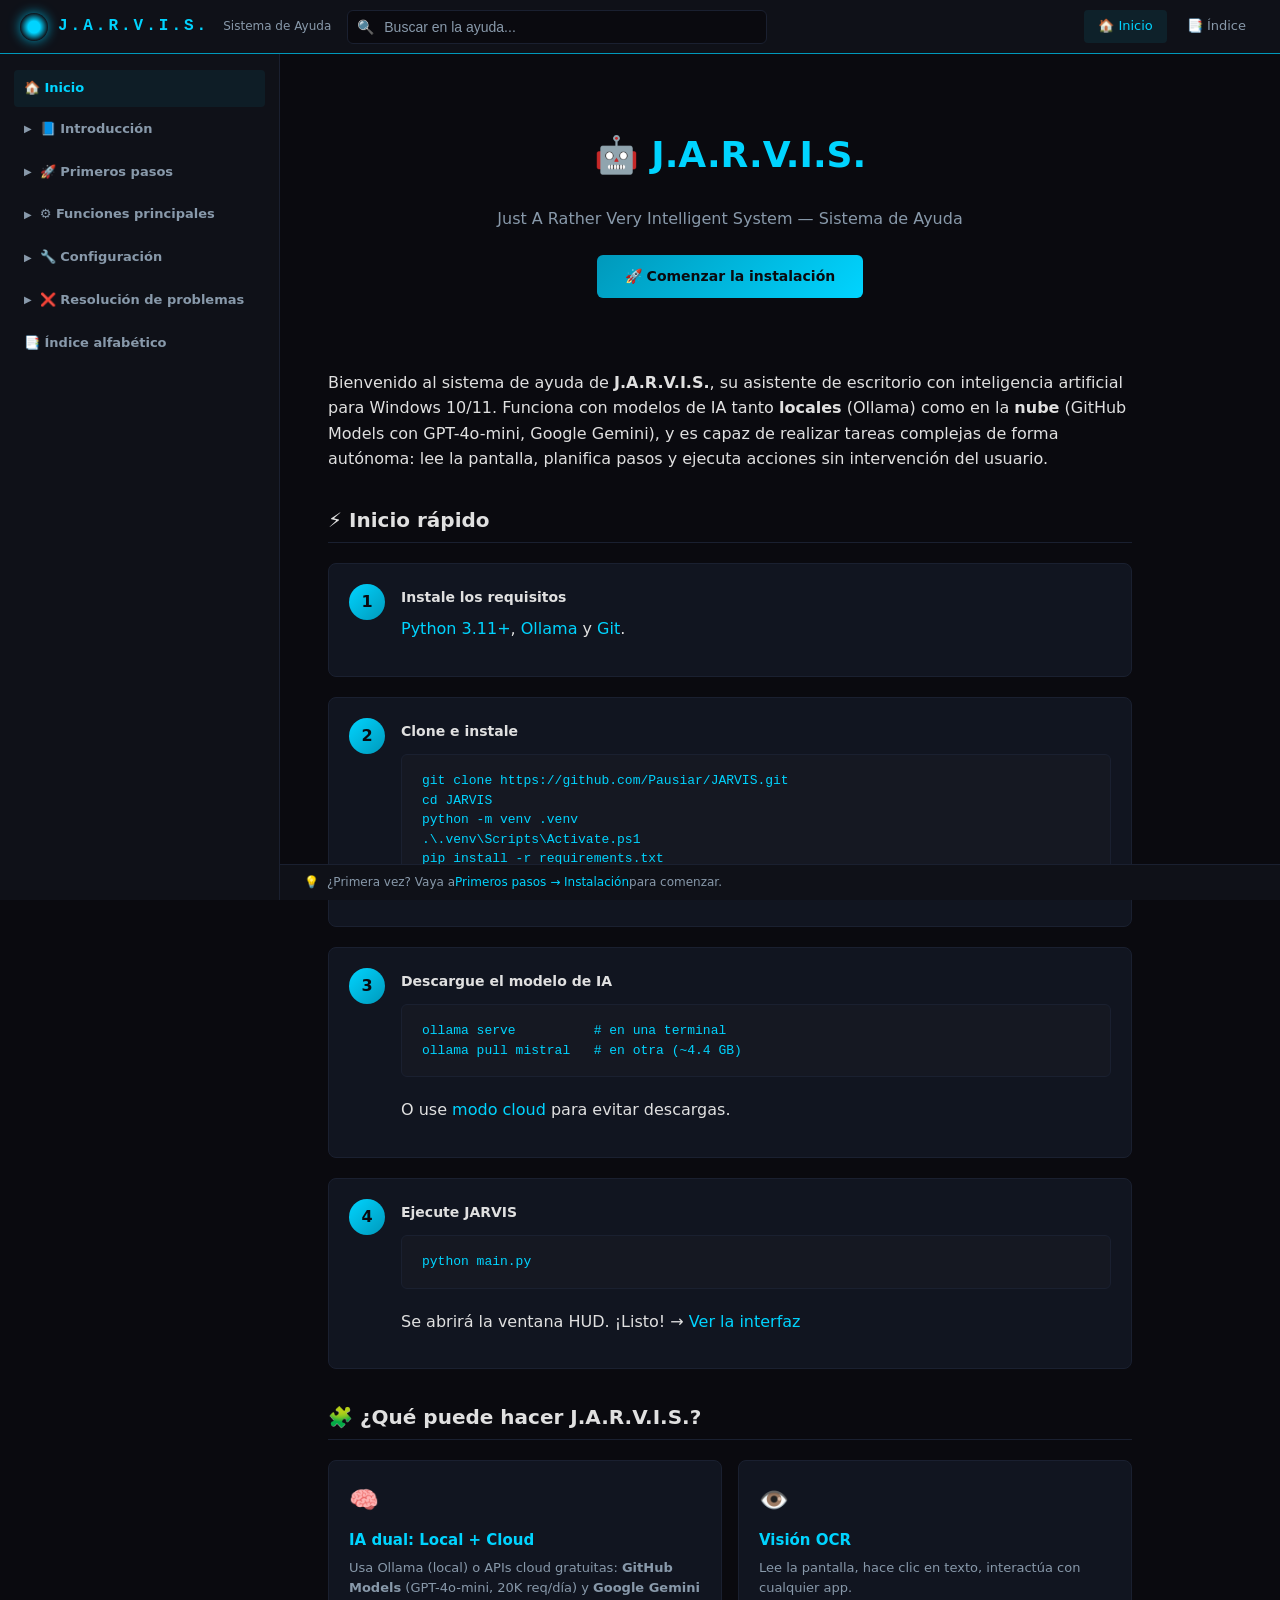
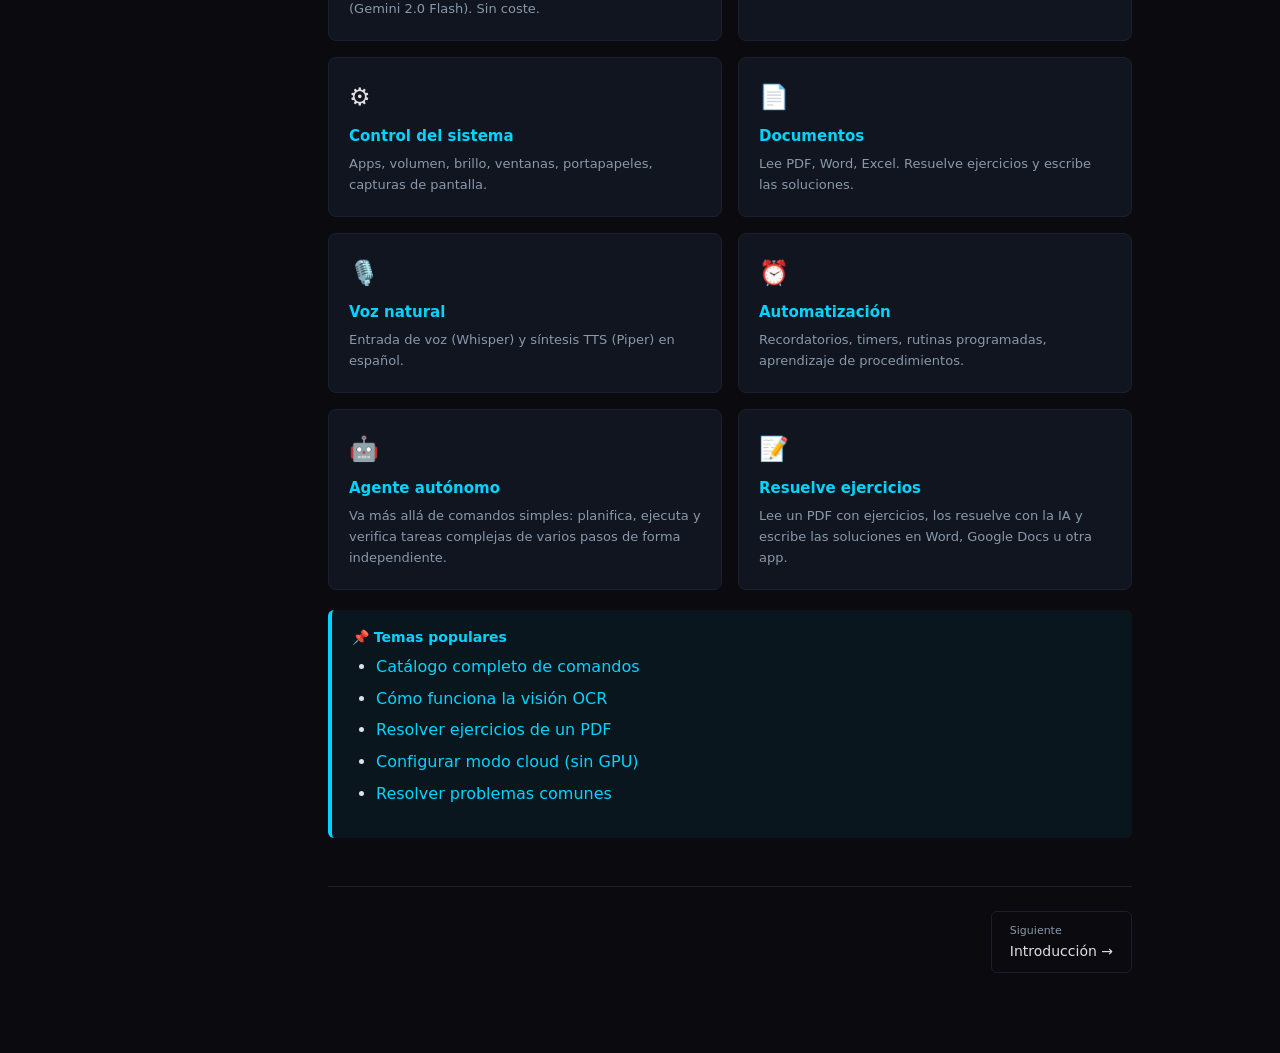
==== index.html @ 31fd1568 "Add files via upload" ====
<!DOCTYPE html>
<html lang="es">
<head>
  <meta charset="UTF-8">
  <meta name="viewport" content="width=device-width, initial-scale=1.0">
  <title>J.A.R.V.I.S. — Sistema de Ayuda</title>
  <link rel="stylesheet" href="style.css">
</head>
<body>

<!-- ═══ TOPBAR ═══ -->
<header class="topbar">
  <button class="hamburger" aria-label="Menú">☰</button>
  <div class="topbar-brand">
    <div class="logo"></div>
    <h1>J.A.R.V.I.S.</h1>
    <span>Sistema de Ayuda</span>
  </div>
  <div class="topbar-search">
    <span class="search-icon">🔍</span>
    <input type="text" id="searchInput" placeholder="Buscar en la ayuda..." autocomplete="off">
    <div id="searchResults" class="search-results"></div>
  </div>
  <nav class="topbar-nav">
    <a href="index.html" class="active">🏠 Inicio</a>
    <a href="indice.html">📑 Índice</a>
  </nav>
</header>

<!-- ═══ SIDEBAR ═══ -->
<aside class="sidebar">
  <a href="index.html" class="sidebar-link-direct current">🏠 Inicio</a>

  <div class="sidebar-section">
    <div class="sidebar-section-title"><span class="arrow">▶</span> 📘 Introducción</div>
    <ul class="sidebar-links">
      <li><a href="introduccion.html">¿Qué es J.A.R.V.I.S.?</a></li>
      <li><a href="introduccion.html#caracteristicas">Características</a></li>
      <li><a href="introduccion.html#requisitos">Requisitos del sistema</a></li>
    </ul>
  </div>

  <div class="sidebar-section">
    <div class="sidebar-section-title"><span class="arrow">▶</span> 🚀 Primeros pasos</div>
    <ul class="sidebar-links">
      <li><a href="instalacion.html">Instalación</a></li>
      <li><a href="interfaz.html">Primera ejecución</a></li>
      <li><a href="interfaz.html#configuracion-inicial">Configuración inicial</a></li>
    </ul>
  </div>

  <div class="sidebar-section">
    <div class="sidebar-section-title"><span class="arrow">▶</span> ⚙️ Funciones principales</div>
    <ul class="sidebar-links">
      <li><a href="comandos.html">Catálogo de comandos</a></li>
      <li><a href="comandos.html#sistema">Control del sistema</a></li>
      <li><a href="comandos.html#ventanas">Ventanas y pestañas</a></li>
      <li><a href="comandos.html#web">Navegación web</a></li>
      <li><a href="comandos.html#archivos">Gestión de archivos</a></li>
      <li><a href="comandos.html#documentos">Documentos</a></li>
      <li><a href="comandos.html#automatizacion">Automatización</a></li>
      <li><a href="comandos.html#multimedia">Multimedia</a></li>
      <li><a href="comandos.html#email">Email</a></li>
      <li><a href="ocr.html">Interacción visual (OCR)</a></li>
    </ul>
  </div>

  <div class="sidebar-section">
    <div class="sidebar-section-title"><span class="arrow">▶</span> 🔧 Configuración</div>
    <ul class="sidebar-links">
      <li><a href="configuracion.html">Archivo config.py</a></li>
      <li><a href="configuracion.html#modo">Modo local vs. cloud</a></li>
      <li><a href="configuracion.html#apikey">API Keys</a></li>
      <li><a href="configuracion.html#plugins">Plugins</a></li>
      <li><a href="configuracion.html#memoria">Memoria y aprendizaje</a></li>
    </ul>
  </div>

  <div class="sidebar-section">
    <div class="sidebar-section-title"><span class="arrow">▶</span> ❌ Resolución de problemas</div>
    <ul class="sidebar-links">
      <li><a href="problemas.html#ollama">Ollama no disponible</a></li>
      <li><a href="problemas.html#apps">No abre aplicaciones</a></li>
      <li><a href="problemas.html#voz">Voz y micrófono</a></li>
      <li><a href="problemas.html#ocr">OCR / Clic incorrecto</a></li>
      <li><a href="problemas.html#faq">Preguntas frecuentes</a></li>
    </ul>
  </div>

  <a href="indice.html" class="sidebar-link-direct">📑 Índice alfabético</a>
</aside>

<!-- ═══ MAIN CONTENT ═══ -->
<main class="main">

  <!-- Hero -->
  <div class="hero">
    <h1>🤖 J.A.R.V.I.S.</h1>
    <p class="subtitle">Just A Rather Very Intelligent System — Sistema de Ayuda</p>
    <a href="instalacion.html" class="cta-btn">🚀 Comenzar la instalación</a>
  </div>

  <!-- Intro -->
  <p>Bienvenido al sistema de ayuda de <strong>J.A.R.V.I.S.</strong>, su asistente de escritorio con inteligencia artificial para Windows 10/11. Funciona con modelos de IA tanto <strong>locales</strong> (Ollama) como en la <strong>nube</strong> (GitHub Models con GPT-4o-mini, Google Gemini), y es capaz de realizar tareas complejas de forma autónoma: lee la pantalla, planifica pasos y ejecuta acciones sin intervención del usuario.</p>

  <!-- Quick start -->
  <h2>⚡ Inicio rápido</h2>

  <div class="step">
    <div class="step-number">1</div>
    <div class="step-content">
      <h4>Instale los requisitos</h4>
      <p><a href="https://www.python.org/downloads/">Python 3.11+</a>, <a href="https://ollama.com/download">Ollama</a> y <a href="https://git-scm.com/download/win">Git</a>.</p>
    </div>
  </div>

  <div class="step">
    <div class="step-number">2</div>
    <div class="step-content">
      <h4>Clone e instale</h4>
      <pre><code>git clone https://github.com/Pausiar/JARVIS.git
cd JARVIS
python -m venv .venv
.\.venv\Scripts\Activate.ps1
pip install -r requirements.txt</code></pre>
    </div>
  </div>

  <div class="step">
    <div class="step-number">3</div>
    <div class="step-content">
      <h4>Descargue el modelo de IA</h4>
      <pre><code>ollama serve          # en una terminal
ollama pull mistral   # en otra (~4.4 GB)</code></pre>
      <p>O use <a href="configuracion.html#modo">modo cloud</a> para evitar descargas.</p>
    </div>
  </div>

  <div class="step">
    <div class="step-number">4</div>
    <div class="step-content">
      <h4>Ejecute JARVIS</h4>
      <pre><code>python main.py</code></pre>
      <p>Se abrirá la ventana HUD. ¡Listo! → <a href="interfaz.html">Ver la interfaz</a></p>
    </div>
  </div>

  <!-- Features -->
  <h2>🧩 ¿Qué puede hacer J.A.R.V.I.S.?</h2>

  <div class="feature-grid">
    <div class="feature-card">
      <div class="fc-icon">🧠</div>
      <div class="fc-title">IA dual: Local + Cloud</div>
      <div class="fc-desc">Usa Ollama (local) o APIs cloud gratuitas: <strong>GitHub Models</strong> (GPT-4o-mini, 20K req/día) y <strong>Google Gemini</strong> (Gemini 2.0 Flash). Sin coste.</div>
    </div>
    <div class="feature-card">
      <div class="fc-icon">👁️</div>
      <div class="fc-title">Visión OCR</div>
      <div class="fc-desc">Lee la pantalla, hace clic en texto, interactúa con cualquier app.</div>
    </div>
    <div class="feature-card">
      <div class="fc-icon">⚙️</div>
      <div class="fc-title">Control del sistema</div>
      <div class="fc-desc">Apps, volumen, brillo, ventanas, portapapeles, capturas de pantalla.</div>
    </div>
    <div class="feature-card">
      <div class="fc-icon">📄</div>
      <div class="fc-title">Documentos</div>
      <div class="fc-desc">Lee PDF, Word, Excel. Resuelve ejercicios y escribe las soluciones.</div>
    </div>
    <div class="feature-card">
      <div class="fc-icon">🎙️</div>
      <div class="fc-title">Voz natural</div>
      <div class="fc-desc">Entrada de voz (Whisper) y síntesis TTS (Piper) en español.</div>
    </div>
    <div class="feature-card">
      <div class="fc-icon">⏰</div>
      <div class="fc-title">Automatización</div>
      <div class="fc-desc">Recordatorios, timers, rutinas programadas, aprendizaje de procedimientos.</div>
    </div>
    <div class="feature-card">
      <div class="fc-icon">🤖</div>
      <div class="fc-title">Agente autónomo</div>
      <div class="fc-desc">Va más allá de comandos simples: planifica, ejecuta y verifica tareas complejas de varios pasos de forma independiente.</div>
    </div>
    <div class="feature-card">
      <div class="fc-icon">📝</div>
      <div class="fc-title">Resuelve ejercicios</div>
      <div class="fc-desc">Lee un PDF con ejercicios, los resuelve con la IA y escribe las soluciones en Word, Google Docs u otra app.</div>
    </div>
  </div>

  <div class="callout callout-info">
    <div class="callout-title">📌 Temas populares</div>
    <ul>
      <li><a href="comandos.html">Catálogo completo de comandos</a></li>
      <li><a href="ocr.html">Cómo funciona la visión OCR</a></li>
      <li><a href="comandos.html#documentos">Resolver ejercicios de un PDF</a></li>
      <li><a href="configuracion.html#modo">Configurar modo cloud (sin GPU)</a></li>
      <li><a href="problemas.html">Resolver problemas comunes</a></li>
    </ul>
  </div>

  <!-- Nav -->
  <div class="page-nav">
    <span></span>
    <a href="introduccion.html">
      <span><span class="nav-label">Siguiente</span><span class="nav-title">Introducción →</span></span>
    </a>
  </div>

</main>

<div class="tip-bar">
  <span class="tip-icon">💡</span>
  ¿Primera vez? Vaya a <a href="instalacion.html">Primeros pasos → Instalación</a> para comenzar.
</div>

<script src="script.js"></script>
</body>
</html>
---- style.css ----
/* ═══════════════════════════════════════════════════════════
   J.A.R.V.I.S. — Documentation Site Styles
   Tema Arc Reactor (cyan sobre fondo oscuro)
   ═══════════════════════════════════════════════════════════ */

/* ─── Variables ─────────────────────────────────────────── */
:root {
  --accent:       #00D4FF;
  --accent-dim:   #0099BB;
  --accent-glow:  #00E5FF;
  --bg-primary:   #0A0A0F;
  --bg-secondary: #0F1118;
  --bg-tertiary:  #151822;
  --bg-card:      #111520;
  --text-primary: #E0E0E0;
  --text-secondary: #8899AA;
  --text-accent:  #00D4FF;
  --error:        #FF4444;
  --warning:      #FFAA00;
  --success:      #44FF44;
  --border:       #1A2030;
  --sidebar-w:    280px;
  --topbar-h:     54px;
}

/* ─── Reset ─────────────────────────────────────────────── */
*, *::before, *::after { box-sizing: border-box; margin: 0; padding: 0; }

html { scroll-behavior: smooth; }

body {
  font-family: 'Segoe UI', 'Inter', system-ui, -apple-system, sans-serif;
  background: var(--bg-primary);
  color: var(--text-primary);
  line-height: 1.6;
  min-height: 100vh;
}

a { color: var(--accent); text-decoration: none; transition: color .2s; }
a:hover { color: var(--accent-glow); text-decoration: underline; }

/* ─── Topbar ────────────────────────────────────────────── */
.topbar {
  position: fixed;
  top: 0; left: 0; right: 0;
  height: var(--topbar-h);
  background: var(--bg-secondary);
  border-bottom: 1px solid var(--accent-dim);
  display: flex;
  align-items: center;
  padding: 0 20px;
  z-index: 100;
  gap: 16px;
}

.topbar-brand {
  display: flex;
  align-items: center;
  gap: 10px;
  white-space: nowrap;
}

.topbar-brand .logo {
  width: 28px; height: 28px;
  border-radius: 50%;
  background: radial-gradient(circle, var(--accent) 30%, transparent 70%);
  box-shadow: 0 0 12px var(--accent-dim);
  animation: pulse-glow 3s ease-in-out infinite;
}

@keyframes pulse-glow {
  0%, 100% { box-shadow: 0 0 8px var(--accent-dim); }
  50%      { box-shadow: 0 0 20px var(--accent); }
}

.topbar-brand h1 {
  font-family: 'JetBrains Mono', 'Cascadia Code', 'Consolas', monospace;
  font-size: 16px;
  color: var(--accent);
  letter-spacing: 3px;
  font-weight: 700;
}

.topbar-brand span {
  font-size: 12px;
  color: var(--text-secondary);
  margin-left: 4px;
  letter-spacing: 0;
}

/* Search */
.topbar-search {
  flex: 1;
  max-width: 420px;
  position: relative;
}

.topbar-search input {
  width: 100%;
  padding: 8px 14px 8px 36px;
  border: 1px solid var(--border);
  border-radius: 6px;
  background: var(--bg-primary);
  color: var(--text-primary);
  font-size: 14px;
  transition: border-color .2s;
}

.topbar-search input::placeholder { color: var(--text-secondary); }
.topbar-search input:focus { outline: none; border-color: var(--accent-dim); }

.topbar-search .search-icon {
  position: absolute;
  left: 10px; top: 50%;
  transform: translateY(-50%);
  color: var(--text-secondary);
  font-size: 14px;
  pointer-events: none;
}

.topbar-search .search-results {
  position: absolute;
  top: 100%;
  left: 0; right: 0;
  background: var(--bg-secondary);
  border: 1px solid var(--border);
  border-radius: 0 0 6px 6px;
  max-height: 320px;
  overflow-y: auto;
  display: none;
  z-index: 200;
}

.topbar-search .search-results.active { display: block; }

.topbar-search .search-result-item {
  padding: 10px 14px;
  border-bottom: 1px solid var(--border);
  cursor: pointer;
  transition: background .15s;
}

.topbar-search .search-result-item:hover { background: var(--bg-tertiary); }
.topbar-search .search-result-item .sr-title { color: var(--accent); font-weight: 600; font-size: 13px; }
.topbar-search .search-result-item .sr-desc { color: var(--text-secondary); font-size: 12px; margin-top: 2px; }

/* Nav links */
.topbar-nav {
  display: flex;
  align-items: center;
  gap: 6px;
  margin-left: auto;
}

.topbar-nav a {
  padding: 6px 14px;
  border-radius: 4px;
  font-size: 13px;
  color: var(--text-secondary);
  transition: all .2s;
  white-space: nowrap;
}

.topbar-nav a:hover { color: var(--text-primary); background: var(--bg-tertiary); text-decoration: none; }
.topbar-nav a.active { color: var(--accent); background: rgba(0,212,255,.08); }

/* Hamburger */
.hamburger {
  display: none;
  background: none;
  border: none;
  color: var(--text-secondary);
  font-size: 22px;
  cursor: pointer;
  padding: 4px 8px;
}

/* ─── Sidebar ───────────────────────────────────────────── */
.sidebar {
  position: fixed;
  top: var(--topbar-h);
  left: 0;
  width: var(--sidebar-w);
  height: calc(100vh - var(--topbar-h));
  background: var(--bg-secondary);
  border-right: 1px solid var(--border);
  overflow-y: auto;
  padding: 16px 0;
  z-index: 90;
  transition: transform .3s ease;
}

.sidebar::-webkit-scrollbar { width: 6px; }
.sidebar::-webkit-scrollbar-track { background: transparent; }
.sidebar::-webkit-scrollbar-thumb { background: var(--accent-dim); border-radius: 3px; }

.sidebar-section {
  padding: 0 14px;
  margin-bottom: 6px;
}

.sidebar-section-title {
  display: flex;
  align-items: center;
  gap: 8px;
  padding: 8px 10px;
  font-size: 13px;
  font-weight: 600;
  color: var(--text-secondary);
  cursor: pointer;
  border-radius: 4px;
  transition: all .15s;
  user-select: none;
}

.sidebar-section-title:hover { background: var(--bg-tertiary); color: var(--text-primary); }
.sidebar-section-title .arrow { transition: transform .2s; font-size: 10px; }
.sidebar-section-title.open .arrow { transform: rotate(90deg); }

.sidebar-links {
  list-style: none;
  display: none;
  padding-left: 28px;
}

.sidebar-section-title.open + .sidebar-links { display: block; }

.sidebar-links li a {
  display: block;
  padding: 5px 10px;
  font-size: 13px;
  color: var(--text-secondary);
  border-left: 2px solid transparent;
  border-radius: 0 4px 4px 0;
  transition: all .15s;
}

.sidebar-links li a:hover { color: var(--text-primary); background: var(--bg-tertiary); text-decoration: none; }
.sidebar-links li a.current { color: var(--accent); border-left-color: var(--accent); background: rgba(0,212,255,.05); }

/* Direct sidebar link (no children) */
.sidebar-link-direct {
  display: flex;
  align-items: center;
  gap: 8px;
  padding: 8px 10px;
  margin: 0 14px 4px;
  font-size: 13px;
  font-weight: 600;
  color: var(--text-secondary);
  border-radius: 4px;
  transition: all .15s;
}

.sidebar-link-direct:hover { background: var(--bg-tertiary); color: var(--text-primary); text-decoration: none; }
.sidebar-link-direct.current { color: var(--accent); background: rgba(0,212,255,.06); }

/* ─── Main content ──────────────────────────────────────── */
.main {
  margin-left: var(--sidebar-w);
  margin-top: var(--topbar-h);
  padding: 32px 48px 80px;
  max-width: 900px;
  min-height: calc(100vh - var(--topbar-h));
}

/* Breadcrumb */
.breadcrumb {
  display: flex;
  align-items: center;
  gap: 6px;
  font-size: 12px;
  color: var(--text-secondary);
  margin-bottom: 24px;
  flex-wrap: wrap;
}

.breadcrumb a { color: var(--text-secondary); }
.breadcrumb a:hover { color: var(--accent); }
.breadcrumb .sep { color: var(--border); }
.breadcrumb .current-crumb { color: var(--text-primary); }

/* Headings */
.main h1 {
  font-size: 28px;
  color: var(--accent);
  border-bottom: 1px solid var(--border);
  padding-bottom: 12px;
  margin-bottom: 24px;
  font-weight: 700;
}

.main h2 {
  font-size: 20px;
  color: var(--text-primary);
  margin: 32px 0 14px;
  padding-bottom: 6px;
  border-bottom: 1px solid var(--border);
}

.main h3 {
  font-size: 16px;
  color: var(--accent);
  margin: 24px 0 10px;
}

.main h4 {
  font-size: 14px;
  color: var(--text-secondary);
  text-transform: uppercase;
  letter-spacing: 1px;
  margin: 20px 0 8px;
}

/* Paragraphs, lists */
.main p { margin-bottom: 14px; }

.main ul, .main ol {
  margin: 0 0 16px 24px;
}

.main li { margin-bottom: 6px; }

/* Code */
code {
  font-family: 'JetBrains Mono', 'Cascadia Code', 'Consolas', monospace;
  background: var(--bg-tertiary);
  padding: 2px 6px;
  border-radius: 3px;
  font-size: 13px;
  color: var(--accent);
}

pre {
  background: var(--bg-tertiary);
  border: 1px solid var(--border);
  border-radius: 6px;
  padding: 16px 20px;
  overflow-x: auto;
  margin: 12px 0 20px;
  font-family: 'JetBrains Mono', 'Cascadia Code', 'Consolas', monospace;
  font-size: 13px;
  line-height: 1.5;
  color: var(--text-primary);
}

pre code { background: none; padding: 0; }

/* Tables */
table {
  width: 100%;
  border-collapse: collapse;
  margin: 12px 0 24px;
  font-size: 14px;
}

th {
  background: var(--bg-tertiary);
  color: var(--accent);
  font-weight: 600;
  text-align: left;
  padding: 10px 14px;
  border: 1px solid var(--border);
}

td {
  padding: 8px 14px;
  border: 1px solid var(--border);
  vertical-align: top;
}

tr:hover td { background: rgba(0,212,255,.02); }

/* Cards / callouts */
.callout {
  border-radius: 6px;
  padding: 16px 20px;
  margin: 16px 0;
  border-left: 4px solid;
}

.callout-info    { background: rgba(0,212,255,.06);  border-color: var(--accent); }
.callout-warning { background: rgba(255,170,0,.06);  border-color: var(--warning); }
.callout-error   { background: rgba(255,68,68,.06);  border-color: var(--error); }
.callout-success { background: rgba(68,255,68,.06);  border-color: var(--success); }

.callout-title {
  font-weight: 700;
  font-size: 14px;
  margin-bottom: 6px;
}

.callout-info .callout-title    { color: var(--accent); }
.callout-warning .callout-title { color: var(--warning); }
.callout-error .callout-title   { color: var(--error); }
.callout-success .callout-title { color: var(--success); }

/* Step boxes */
.step {
  display: flex;
  gap: 16px;
  margin: 20px 0;
  padding: 20px;
  background: var(--bg-card);
  border: 1px solid var(--border);
  border-radius: 8px;
}

.step-number {
  flex-shrink: 0;
  width: 36px; height: 36px;
  border-radius: 50%;
  background: linear-gradient(135deg, var(--accent), var(--accent-dim));
  color: var(--bg-primary);
  font-weight: 800;
  font-size: 16px;
  display: flex;
  align-items: center;
  justify-content: center;
}

.step-content { flex: 1; }
.step-content h4 { margin-top: 2px; color: var(--text-primary); text-transform: none; letter-spacing: 0; }

/* Feature cards (home page) */
.feature-grid {
  display: grid;
  grid-template-columns: repeat(auto-fill, minmax(260px, 1fr));
  gap: 16px;
  margin: 20px 0;
}

.feature-card {
  background: var(--bg-card);
  border: 1px solid var(--border);
  border-radius: 8px;
  padding: 20px;
  transition: border-color .2s, transform .2s;
}

.feature-card:hover { border-color: var(--accent-dim); transform: translateY(-2px); }

.feature-card .fc-icon { font-size: 24px; margin-bottom: 8px; }
.feature-card .fc-title { color: var(--accent); font-weight: 600; font-size: 15px; margin-bottom: 6px; }
.feature-card .fc-desc { color: var(--text-secondary); font-size: 13px; }

/* Quick-start hero */
.hero {
  text-align: center;
  padding: 40px 20px;
  margin-bottom: 32px;
}

.hero h1 { border: none; font-size: 36px; margin-bottom: 10px; }
.hero .subtitle { color: var(--text-secondary); font-size: 16px; margin-bottom: 24px; }

.hero .cta-btn {
  display: inline-block;
  padding: 10px 28px;
  background: linear-gradient(135deg, var(--accent-dim), var(--accent));
  color: var(--bg-primary);
  font-weight: 700;
  border-radius: 6px;
  font-size: 14px;
  transition: transform .15s, box-shadow .2s;
}

.hero .cta-btn:hover { transform: translateY(-1px); box-shadow: 0 4px 20px rgba(0,212,255,.3); text-decoration: none; }

/* Nav footer (previous / next) */
.page-nav {
  display: flex;
  justify-content: space-between;
  margin-top: 48px;
  padding-top: 24px;
  border-top: 1px solid var(--border);
}

.page-nav a {
  display: flex;
  align-items: center;
  gap: 8px;
  padding: 10px 18px;
  border: 1px solid var(--border);
  border-radius: 6px;
  font-size: 14px;
  color: var(--text-secondary);
  transition: all .2s;
  max-width: 45%;
}

.page-nav a:hover { border-color: var(--accent-dim); color: var(--accent); text-decoration: none; }
.page-nav a .nav-label { font-size: 11px; color: var(--text-secondary); display: block; }
.page-nav a .nav-title { color: var(--text-primary); }
.page-nav a:hover .nav-title { color: var(--accent); }

/* Tip bar */
.tip-bar {
  position: fixed;
  bottom: 0;
  left: var(--sidebar-w);
  right: 0;
  height: 36px;
  background: var(--bg-secondary);
  border-top: 1px solid var(--border);
  display: flex;
  align-items: center;
  padding: 0 24px;
  font-size: 12px;
  color: var(--text-secondary);
  z-index: 80;
}

.tip-bar .tip-icon { margin-right: 8px; }

/* Index page */
.index-letter {
  color: var(--accent);
  font-size: 22px;
  font-weight: 700;
  margin: 28px 0 8px;
  padding-bottom: 4px;
  border-bottom: 1px solid var(--border);
}

.index-entry {
  padding: 4px 0 4px 16px;
  font-size: 14px;
}

.index-subentry {
  padding: 3px 0 3px 40px;
  font-size: 13px;
  color: var(--text-secondary);
}

.index-subentry a { color: var(--text-secondary); }
.index-subentry a:hover { color: var(--accent); }

/* Cross-ref links */
.xref {
  display: inline-flex;
  align-items: center;
  gap: 4px;
  padding: 2px 8px;
  background: rgba(0,212,255,.06);
  border-radius: 3px;
  font-size: 13px;
}

/* ─── FAQ items (details/summary) ──────────────────────── */
.faq-item {
  background: var(--bg-card);
  border: 1px solid var(--border);
  border-radius: 8px;
  margin-bottom: 10px;
  overflow: hidden;
}
.faq-item summary {
  padding: 14px 18px;
  cursor: pointer;
  font-weight: 600;
  color: var(--text-primary);
  transition: background 0.2s;
  list-style: none;
}
.faq-item summary::before {
  content: "▶ ";
  color: var(--accent);
  font-size: 12px;
  margin-right: 6px;
  transition: transform 0.2s;
  display: inline-block;
}
.faq-item[open] summary::before {
  transform: rotate(90deg);
}
.faq-item summary:hover { background: var(--bg-tertiary); }
.faq-item p {
  padding: 0 18px 14px;
  color: var(--text-secondary);
  line-height: 1.7;
}

/* ─── Index page ────────────────────────────────────────── */
.index-nav {
  display: flex;
  flex-wrap: wrap;
  gap: 6px;
  margin: 1.5rem 0;
  padding: 12px 16px;
  background: var(--bg-card);
  border: 1px solid var(--border);
  border-radius: 8px;
}
.index-nav a, .index-nav .disabled {
  display: inline-flex;
  align-items: center;
  justify-content: center;
  width: 32px; height: 32px;
  border-radius: 4px;
  font-weight: 700;
  font-size: 14px;
  text-decoration: none;
  transition: all 0.2s;
}
.index-nav a {
  color: var(--accent);
  background: var(--bg-tertiary);
}
.index-nav a:hover {
  background: var(--accent);
  color: var(--bg-primary);
}
.index-nav .disabled {
  color: var(--text-secondary);
  opacity: 0.35;
}
.index-letter {
  color: var(--accent);
  font-size: 24px;
  border-bottom: 2px solid var(--accent);
  padding-bottom: 4px;
  margin-top: 2rem;
  margin-bottom: 0.8rem;
}
.index-list {
  list-style: none;
  margin-bottom: 1rem;
}
.index-list li {
  padding: 6px 0 6px 16px;
  border-left: 2px solid var(--border);
  color: var(--text-secondary);
  line-height: 1.6;
}
.index-list li strong {
  color: var(--text-primary);
}
.index-list a {
  color: var(--accent-dim);
}
.index-list a:hover {
  color: var(--accent);
}

/* ─── Responsive ────────────────────────────────────────── */
@media (max-width: 900px) {
  .sidebar { transform: translateX(-100%); }
  .sidebar.open { transform: translateX(0); }
  .main { margin-left: 0; padding: 24px 20px 80px; }
  .tip-bar { left: 0; }
  .hamburger { display: block; }
  .topbar-nav { display: none; }
}

@media (max-width: 600px) {
  .feature-grid { grid-template-columns: 1fr; }
  .hero h1 { font-size: 26px; }
  .page-nav { flex-direction: column; gap: 10px; }
  .page-nav a { max-width: 100%; }
}

/* Print */
@media print {
  .topbar, .sidebar, .tip-bar, .page-nav, .hamburger { display: none !important; }
  .main { margin: 0; padding: 20px; max-width: 100%; }
  body { background: #fff; color: #000; }
  a { color: #0066cc; }
}
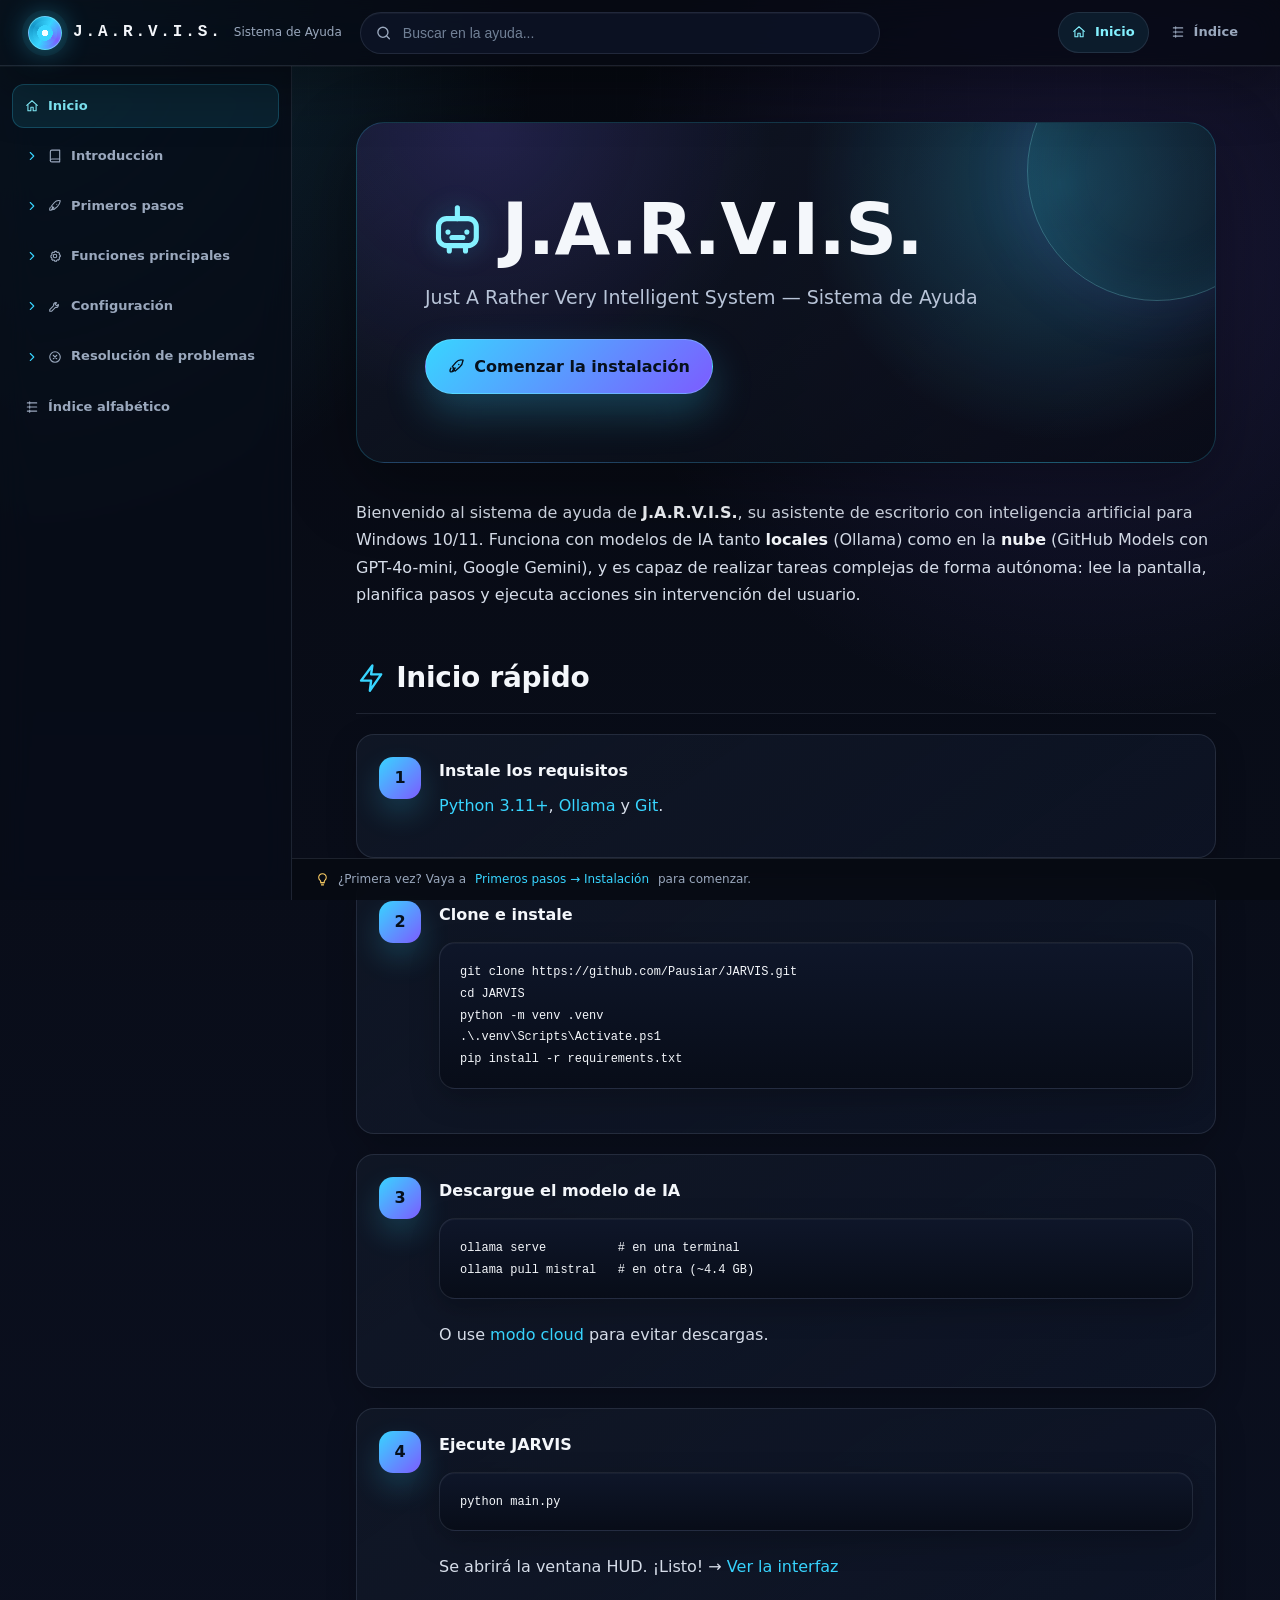
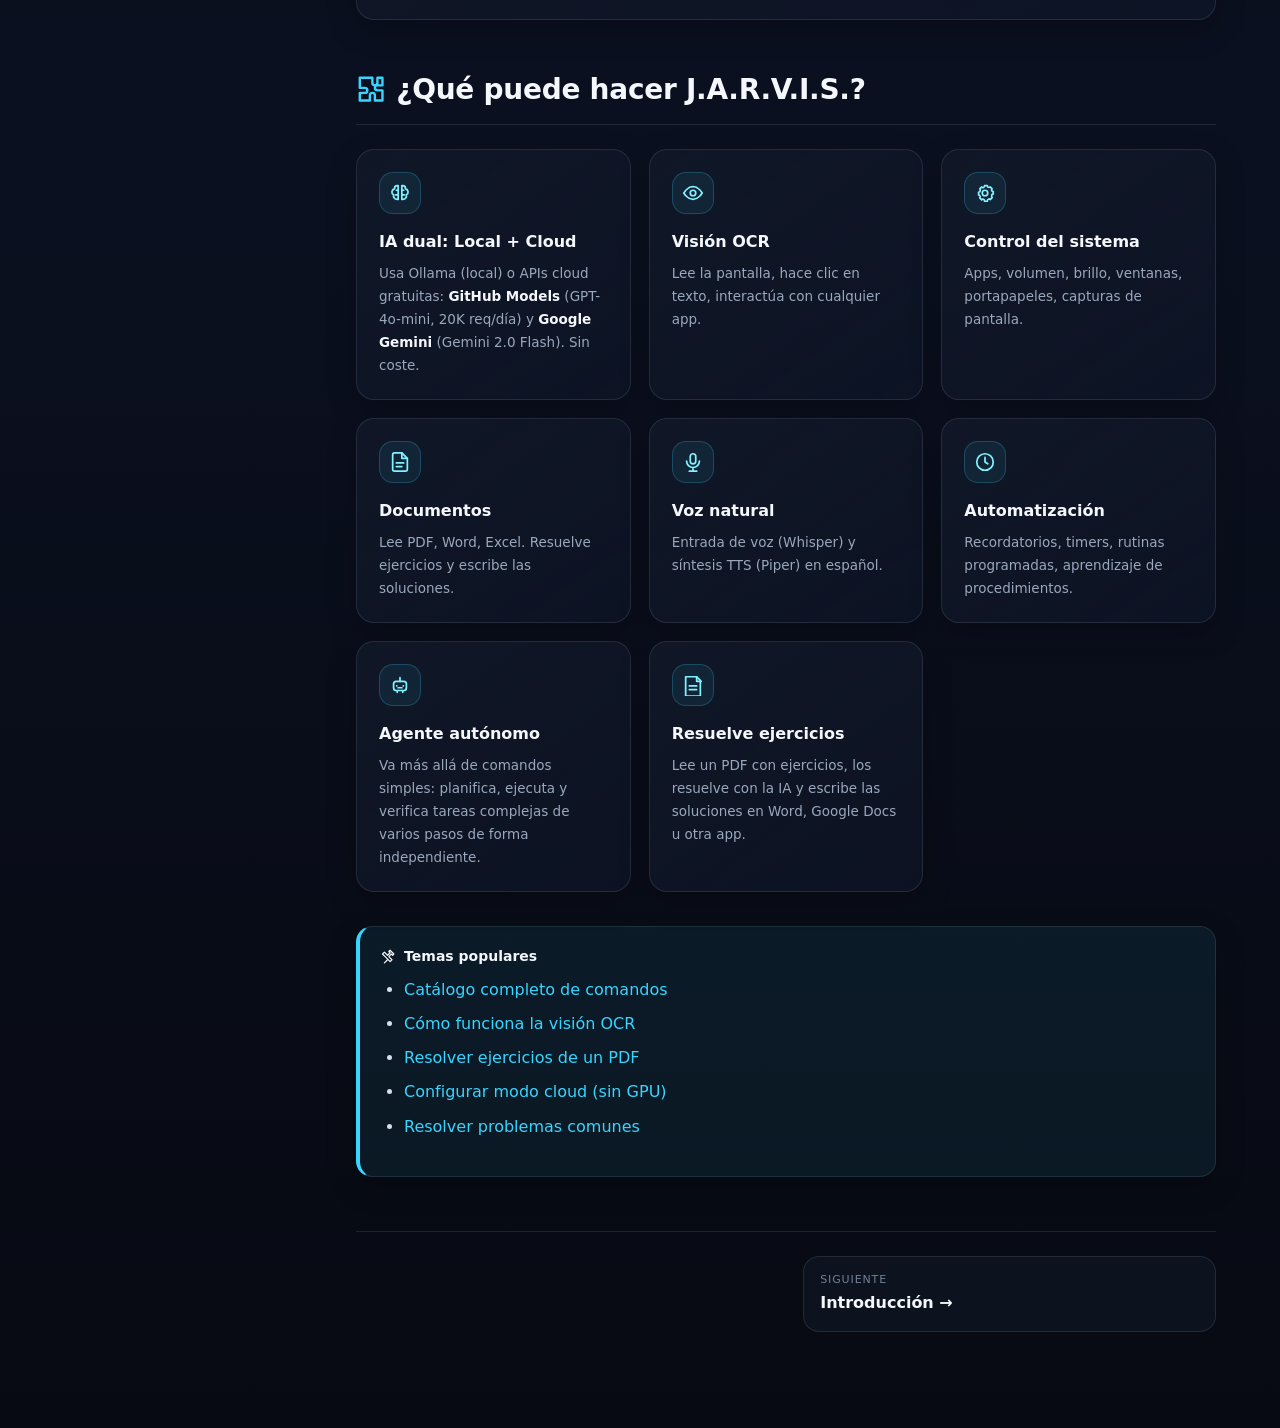
==== commit ab98630a: "style: improve docs UI and replace emojis with svg icons" ====
--- a/index.html
+++ b/index.html
@@ -1,222 +1,222 @@
-<!DOCTYPE html>
-<html lang="es">
-<head>
-  <meta charset="UTF-8">
-  <meta name="viewport" content="width=device-width, initial-scale=1.0">
-  <title>J.A.R.V.I.S. — Sistema de Ayuda</title>
-  <link rel="stylesheet" href="style.css">
-</head>
-<body>
-
-<!-- ═══ TOPBAR ═══ -->
-<header class="topbar">
-  <button class="hamburger" aria-label="Menú">☰</button>
-  <div class="topbar-brand">
-    <div class="logo"></div>
-    <h1>J.A.R.V.I.S.</h1>
-    <span>Sistema de Ayuda</span>
-  </div>
-  <div class="topbar-search">
-    <span class="search-icon">🔍</span>
-    <input type="text" id="searchInput" placeholder="Buscar en la ayuda..." autocomplete="off">
-    <div id="searchResults" class="search-results"></div>
-  </div>
-  <nav class="topbar-nav">
-    <a href="index.html" class="active">🏠 Inicio</a>
-    <a href="indice.html">📑 Índice</a>
-  </nav>
-</header>
-
-<!-- ═══ SIDEBAR ═══ -->
-<aside class="sidebar">
-  <a href="index.html" class="sidebar-link-direct current">🏠 Inicio</a>
-
-  <div class="sidebar-section">
-    <div class="sidebar-section-title"><span class="arrow">▶</span> 📘 Introducción</div>
-    <ul class="sidebar-links">
-      <li><a href="introduccion.html">¿Qué es J.A.R.V.I.S.?</a></li>
-      <li><a href="introduccion.html#caracteristicas">Características</a></li>
-      <li><a href="introduccion.html#requisitos">Requisitos del sistema</a></li>
-    </ul>
-  </div>
-
-  <div class="sidebar-section">
-    <div class="sidebar-section-title"><span class="arrow">▶</span> 🚀 Primeros pasos</div>
-    <ul class="sidebar-links">
-      <li><a href="instalacion.html">Instalación</a></li>
-      <li><a href="interfaz.html">Primera ejecución</a></li>
-      <li><a href="interfaz.html#configuracion-inicial">Configuración inicial</a></li>
-    </ul>
-  </div>
-
-  <div class="sidebar-section">
-    <div class="sidebar-section-title"><span class="arrow">▶</span> ⚙️ Funciones principales</div>
-    <ul class="sidebar-links">
-      <li><a href="comandos.html">Catálogo de comandos</a></li>
-      <li><a href="comandos.html#sistema">Control del sistema</a></li>
-      <li><a href="comandos.html#ventanas">Ventanas y pestañas</a></li>
-      <li><a href="comandos.html#web">Navegación web</a></li>
-      <li><a href="comandos.html#archivos">Gestión de archivos</a></li>
-      <li><a href="comandos.html#documentos">Documentos</a></li>
-      <li><a href="comandos.html#automatizacion">Automatización</a></li>
-      <li><a href="comandos.html#multimedia">Multimedia</a></li>
-      <li><a href="comandos.html#email">Email</a></li>
-      <li><a href="ocr.html">Interacción visual (OCR)</a></li>
-    </ul>
-  </div>
-
-  <div class="sidebar-section">
-    <div class="sidebar-section-title"><span class="arrow">▶</span> 🔧 Configuración</div>
-    <ul class="sidebar-links">
-      <li><a href="configuracion.html">Archivo config.py</a></li>
-      <li><a href="configuracion.html#modo">Modo local vs. cloud</a></li>
-      <li><a href="configuracion.html#apikey">API Keys</a></li>
-      <li><a href="configuracion.html#plugins">Plugins</a></li>
-      <li><a href="configuracion.html#memoria">Memoria y aprendizaje</a></li>
-    </ul>
-  </div>
-
-  <div class="sidebar-section">
-    <div class="sidebar-section-title"><span class="arrow">▶</span> ❌ Resolución de problemas</div>
-    <ul class="sidebar-links">
-      <li><a href="problemas.html#ollama">Ollama no disponible</a></li>
-      <li><a href="problemas.html#apps">No abre aplicaciones</a></li>
-      <li><a href="problemas.html#voz">Voz y micrófono</a></li>
-      <li><a href="problemas.html#ocr">OCR / Clic incorrecto</a></li>
-      <li><a href="problemas.html#faq">Preguntas frecuentes</a></li>
-    </ul>
-  </div>
-
-  <a href="indice.html" class="sidebar-link-direct">📑 Índice alfabético</a>
-</aside>
-
-<!-- ═══ MAIN CONTENT ═══ -->
-<main class="main">
-
-  <!-- Hero -->
-  <div class="hero">
-    <h1>🤖 J.A.R.V.I.S.</h1>
-    <p class="subtitle">Just A Rather Very Intelligent System — Sistema de Ayuda</p>
-    <a href="instalacion.html" class="cta-btn">🚀 Comenzar la instalación</a>
-  </div>
-
-  <!-- Intro -->
-  <p>Bienvenido al sistema de ayuda de <strong>J.A.R.V.I.S.</strong>, su asistente de escritorio con inteligencia artificial para Windows 10/11. Funciona con modelos de IA tanto <strong>locales</strong> (Ollama) como en la <strong>nube</strong> (GitHub Models con GPT-4o-mini, Google Gemini), y es capaz de realizar tareas complejas de forma autónoma: lee la pantalla, planifica pasos y ejecuta acciones sin intervención del usuario.</p>
-
-  <!-- Quick start -->
-  <h2>⚡ Inicio rápido</h2>
-
-  <div class="step">
-    <div class="step-number">1</div>
-    <div class="step-content">
-      <h4>Instale los requisitos</h4>
-      <p><a href="https://www.python.org/downloads/">Python 3.11+</a>, <a href="https://ollama.com/download">Ollama</a> y <a href="https://git-scm.com/download/win">Git</a>.</p>
-    </div>
-  </div>
-
-  <div class="step">
-    <div class="step-number">2</div>
-    <div class="step-content">
-      <h4>Clone e instale</h4>
-      <pre><code>git clone https://github.com/Pausiar/JARVIS.git
-cd JARVIS
-python -m venv .venv
-.\.venv\Scripts\Activate.ps1
-pip install -r requirements.txt</code></pre>
-    </div>
-  </div>
-
-  <div class="step">
-    <div class="step-number">3</div>
-    <div class="step-content">
-      <h4>Descargue el modelo de IA</h4>
-      <pre><code>ollama serve          # en una terminal
-ollama pull mistral   # en otra (~4.4 GB)</code></pre>
-      <p>O use <a href="configuracion.html#modo">modo cloud</a> para evitar descargas.</p>
-    </div>
-  </div>
-
-  <div class="step">
-    <div class="step-number">4</div>
-    <div class="step-content">
-      <h4>Ejecute JARVIS</h4>
-      <pre><code>python main.py</code></pre>
-      <p>Se abrirá la ventana HUD. ¡Listo! → <a href="interfaz.html">Ver la interfaz</a></p>
-    </div>
-  </div>
-
-  <!-- Features -->
-  <h2>🧩 ¿Qué puede hacer J.A.R.V.I.S.?</h2>
-
-  <div class="feature-grid">
-    <div class="feature-card">
-      <div class="fc-icon">🧠</div>
-      <div class="fc-title">IA dual: Local + Cloud</div>
-      <div class="fc-desc">Usa Ollama (local) o APIs cloud gratuitas: <strong>GitHub Models</strong> (GPT-4o-mini, 20K req/día) y <strong>Google Gemini</strong> (Gemini 2.0 Flash). Sin coste.</div>
-    </div>
-    <div class="feature-card">
-      <div class="fc-icon">👁️</div>
-      <div class="fc-title">Visión OCR</div>
-      <div class="fc-desc">Lee la pantalla, hace clic en texto, interactúa con cualquier app.</div>
-    </div>
-    <div class="feature-card">
-      <div class="fc-icon">⚙️</div>
-      <div class="fc-title">Control del sistema</div>
-      <div class="fc-desc">Apps, volumen, brillo, ventanas, portapapeles, capturas de pantalla.</div>
-    </div>
-    <div class="feature-card">
-      <div class="fc-icon">📄</div>
-      <div class="fc-title">Documentos</div>
-      <div class="fc-desc">Lee PDF, Word, Excel. Resuelve ejercicios y escribe las soluciones.</div>
-    </div>
-    <div class="feature-card">
-      <div class="fc-icon">🎙️</div>
-      <div class="fc-title">Voz natural</div>
-      <div class="fc-desc">Entrada de voz (Whisper) y síntesis TTS (Piper) en español.</div>
-    </div>
-    <div class="feature-card">
-      <div class="fc-icon">⏰</div>
-      <div class="fc-title">Automatización</div>
-      <div class="fc-desc">Recordatorios, timers, rutinas programadas, aprendizaje de procedimientos.</div>
-    </div>
-    <div class="feature-card">
-      <div class="fc-icon">🤖</div>
-      <div class="fc-title">Agente autónomo</div>
-      <div class="fc-desc">Va más allá de comandos simples: planifica, ejecuta y verifica tareas complejas de varios pasos de forma independiente.</div>
-    </div>
-    <div class="feature-card">
-      <div class="fc-icon">📝</div>
-      <div class="fc-title">Resuelve ejercicios</div>
-      <div class="fc-desc">Lee un PDF con ejercicios, los resuelve con la IA y escribe las soluciones en Word, Google Docs u otra app.</div>
-    </div>
-  </div>
-
-  <div class="callout callout-info">
-    <div class="callout-title">📌 Temas populares</div>
-    <ul>
-      <li><a href="comandos.html">Catálogo completo de comandos</a></li>
-      <li><a href="ocr.html">Cómo funciona la visión OCR</a></li>
-      <li><a href="comandos.html#documentos">Resolver ejercicios de un PDF</a></li>
-      <li><a href="configuracion.html#modo">Configurar modo cloud (sin GPU)</a></li>
-      <li><a href="problemas.html">Resolver problemas comunes</a></li>
-    </ul>
-  </div>
-
-  <!-- Nav -->
-  <div class="page-nav">
-    <span></span>
-    <a href="introduccion.html">
-      <span><span class="nav-label">Siguiente</span><span class="nav-title">Introducción →</span></span>
-    </a>
-  </div>
-
-</main>
-
-<div class="tip-bar">
-  <span class="tip-icon">💡</span>
-  ¿Primera vez? Vaya a <a href="instalacion.html">Primeros pasos → Instalación</a> para comenzar.
-</div>
-
-<script src="script.js"></script>
-</body>
-</html>
+<!DOCTYPE html>
+<html lang="es">
+<head>
+  <meta charset="UTF-8">
+  <meta name="viewport" content="width=device-width, initial-scale=1.0">
+  <title>J.A.R.V.I.S. — Sistema de Ayuda</title>
+  <link rel="stylesheet" href="style.css">
+</head>
+<body>
+
+<!-- ═══ TOPBAR ═══ -->
+<header class="topbar">
+  <button class="hamburger" aria-label="Menú"><svg class="icon icon-menu" aria-hidden="true"><use href="icons.svg#icon-menu"></use></svg></button>
+  <div class="topbar-brand">
+    <div class="logo"></div>
+    <h1>J.A.R.V.I.S.</h1>
+    <span>Sistema de Ayuda</span>
+  </div>
+  <div class="topbar-search">
+    <span class="search-icon"><svg class="icon icon-search" aria-hidden="true"><use href="icons.svg#icon-search"></use></svg></span>
+    <input type="text" id="searchInput" placeholder="Buscar en la ayuda..." autocomplete="off">
+    <div id="searchResults" class="search-results"></div>
+  </div>
+  <nav class="topbar-nav">
+    <a href="index.html" class="active"><svg class="icon icon-home" aria-hidden="true"><use href="icons.svg#icon-home"></use></svg> Inicio</a>
+    <a href="indice.html"><svg class="icon icon-index" aria-hidden="true"><use href="icons.svg#icon-index"></use></svg> Índice</a>
+  </nav>
+</header>
+
+<!-- ═══ SIDEBAR ═══ -->
+<aside class="sidebar">
+  <a href="index.html" class="sidebar-link-direct current"><svg class="icon icon-home" aria-hidden="true"><use href="icons.svg#icon-home"></use></svg> Inicio</a>
+
+  <div class="sidebar-section">
+    <div class="sidebar-section-title"><span class="arrow"><svg class="icon icon-chevron" aria-hidden="true"><use href="icons.svg#icon-chevron"></use></svg></span> <svg class="icon icon-book" aria-hidden="true"><use href="icons.svg#icon-book"></use></svg> Introducción</div>
+    <ul class="sidebar-links">
+      <li><a href="introduccion.html">¿Qué es J.A.R.V.I.S.?</a></li>
+      <li><a href="introduccion.html#caracteristicas">Características</a></li>
+      <li><a href="introduccion.html#requisitos">Requisitos del sistema</a></li>
+    </ul>
+  </div>
+
+  <div class="sidebar-section">
+    <div class="sidebar-section-title"><span class="arrow"><svg class="icon icon-chevron" aria-hidden="true"><use href="icons.svg#icon-chevron"></use></svg></span> <svg class="icon icon-rocket" aria-hidden="true"><use href="icons.svg#icon-rocket"></use></svg> Primeros pasos</div>
+    <ul class="sidebar-links">
+      <li><a href="instalacion.html">Instalación</a></li>
+      <li><a href="interfaz.html">Primera ejecución</a></li>
+      <li><a href="interfaz.html#configuracion-inicial">Configuración inicial</a></li>
+    </ul>
+  </div>
+
+  <div class="sidebar-section">
+    <div class="sidebar-section-title"><span class="arrow"><svg class="icon icon-chevron" aria-hidden="true"><use href="icons.svg#icon-chevron"></use></svg></span> <svg class="icon icon-settings" aria-hidden="true"><use href="icons.svg#icon-settings"></use></svg> Funciones principales</div>
+    <ul class="sidebar-links">
+      <li><a href="comandos.html">Catálogo de comandos</a></li>
+      <li><a href="comandos.html#sistema">Control del sistema</a></li>
+      <li><a href="comandos.html#ventanas">Ventanas y pestañas</a></li>
+      <li><a href="comandos.html#web">Navegación web</a></li>
+      <li><a href="comandos.html#archivos">Gestión de archivos</a></li>
+      <li><a href="comandos.html#documentos">Documentos</a></li>
+      <li><a href="comandos.html#automatizacion">Automatización</a></li>
+      <li><a href="comandos.html#multimedia">Multimedia</a></li>
+      <li><a href="comandos.html#email">Email</a></li>
+      <li><a href="ocr.html">Interacción visual (OCR)</a></li>
+    </ul>
+  </div>
+
+  <div class="sidebar-section">
+    <div class="sidebar-section-title"><span class="arrow"><svg class="icon icon-chevron" aria-hidden="true"><use href="icons.svg#icon-chevron"></use></svg></span> <svg class="icon icon-tool" aria-hidden="true"><use href="icons.svg#icon-tool"></use></svg> Configuración</div>
+    <ul class="sidebar-links">
+      <li><a href="configuracion.html">Archivo config.py</a></li>
+      <li><a href="configuracion.html#modo">Modo local vs. cloud</a></li>
+      <li><a href="configuracion.html#apikey">API Keys</a></li>
+      <li><a href="configuracion.html#plugins">Plugins</a></li>
+      <li><a href="configuracion.html#memoria">Memoria y aprendizaje</a></li>
+    </ul>
+  </div>
+
+  <div class="sidebar-section">
+    <div class="sidebar-section-title"><span class="arrow"><svg class="icon icon-chevron" aria-hidden="true"><use href="icons.svg#icon-chevron"></use></svg></span> <svg class="icon icon-x-circle" aria-hidden="true"><use href="icons.svg#icon-x-circle"></use></svg> Resolución de problemas</div>
+    <ul class="sidebar-links">
+      <li><a href="problemas.html#ollama">Ollama no disponible</a></li>
+      <li><a href="problemas.html#apps">No abre aplicaciones</a></li>
+      <li><a href="problemas.html#voz">Voz y micrófono</a></li>
+      <li><a href="problemas.html#ocr">OCR / Clic incorrecto</a></li>
+      <li><a href="problemas.html#faq">Preguntas frecuentes</a></li>
+    </ul>
+  </div>
+
+  <a href="indice.html" class="sidebar-link-direct"><svg class="icon icon-index" aria-hidden="true"><use href="icons.svg#icon-index"></use></svg> Índice alfabético</a>
+</aside>
+
+<!-- ═══ MAIN CONTENT ═══ -->
+<main class="main">
+
+  <!-- Hero -->
+  <div class="hero">
+    <h1><svg class="icon icon-bot" aria-hidden="true"><use href="icons.svg#icon-bot"></use></svg> J.A.R.V.I.S.</h1>
+    <p class="subtitle">Just A Rather Very Intelligent System — Sistema de Ayuda</p>
+    <a href="instalacion.html" class="cta-btn"><svg class="icon icon-rocket" aria-hidden="true"><use href="icons.svg#icon-rocket"></use></svg> Comenzar la instalación</a>
+  </div>
+
+  <!-- Intro -->
+  <p>Bienvenido al sistema de ayuda de <strong>J.A.R.V.I.S.</strong>, su asistente de escritorio con inteligencia artificial para Windows 10/11. Funciona con modelos de IA tanto <strong>locales</strong> (Ollama) como en la <strong>nube</strong> (GitHub Models con GPT-4o-mini, Google Gemini), y es capaz de realizar tareas complejas de forma autónoma: lee la pantalla, planifica pasos y ejecuta acciones sin intervención del usuario.</p>
+
+  <!-- Quick start -->
+  <h2><svg class="icon icon-bolt" aria-hidden="true"><use href="icons.svg#icon-bolt"></use></svg> Inicio rápido</h2>
+
+  <div class="step">
+    <div class="step-number">1</div>
+    <div class="step-content">
+      <h4>Instale los requisitos</h4>
+      <p><a href="https://www.python.org/downloads/">Python 3.11+</a>, <a href="https://ollama.com/download">Ollama</a> y <a href="https://git-scm.com/download/win">Git</a>.</p>
+    </div>
+  </div>
+
+  <div class="step">
+    <div class="step-number">2</div>
+    <div class="step-content">
+      <h4>Clone e instale</h4>
+      <pre><code>git clone https://github.com/Pausiar/JARVIS.git
+cd JARVIS
+python -m venv .venv
+.\.venv\Scripts\Activate.ps1
+pip install -r requirements.txt</code></pre>
+    </div>
+  </div>
+
+  <div class="step">
+    <div class="step-number">3</div>
+    <div class="step-content">
+      <h4>Descargue el modelo de IA</h4>
+      <pre><code>ollama serve          # en una terminal
+ollama pull mistral   # en otra (~4.4 GB)</code></pre>
+      <p>O use <a href="configuracion.html#modo">modo cloud</a> para evitar descargas.</p>
+    </div>
+  </div>
+
+  <div class="step">
+    <div class="step-number">4</div>
+    <div class="step-content">
+      <h4>Ejecute JARVIS</h4>
+      <pre><code>python main.py</code></pre>
+      <p>Se abrirá la ventana HUD. ¡Listo! → <a href="interfaz.html">Ver la interfaz</a></p>
+    </div>
+  </div>
+
+  <!-- Features -->
+  <h2><svg class="icon icon-puzzle" aria-hidden="true"><use href="icons.svg#icon-puzzle"></use></svg> ¿Qué puede hacer J.A.R.V.I.S.?</h2>
+
+  <div class="feature-grid">
+    <div class="feature-card">
+      <div class="fc-icon"><svg class="icon icon-brain" aria-hidden="true"><use href="icons.svg#icon-brain"></use></svg></div>
+      <div class="fc-title">IA dual: Local + Cloud</div>
+      <div class="fc-desc">Usa Ollama (local) o APIs cloud gratuitas: <strong>GitHub Models</strong> (GPT-4o-mini, 20K req/día) y <strong>Google Gemini</strong> (Gemini 2.0 Flash). Sin coste.</div>
+    </div>
+    <div class="feature-card">
+      <div class="fc-icon"><svg class="icon icon-eye" aria-hidden="true"><use href="icons.svg#icon-eye"></use></svg></div>
+      <div class="fc-title">Visión OCR</div>
+      <div class="fc-desc">Lee la pantalla, hace clic en texto, interactúa con cualquier app.</div>
+    </div>
+    <div class="feature-card">
+      <div class="fc-icon"><svg class="icon icon-settings" aria-hidden="true"><use href="icons.svg#icon-settings"></use></svg></div>
+      <div class="fc-title">Control del sistema</div>
+      <div class="fc-desc">Apps, volumen, brillo, ventanas, portapapeles, capturas de pantalla.</div>
+    </div>
+    <div class="feature-card">
+      <div class="fc-icon"><svg class="icon icon-file" aria-hidden="true"><use href="icons.svg#icon-file"></use></svg></div>
+      <div class="fc-title">Documentos</div>
+      <div class="fc-desc">Lee PDF, Word, Excel. Resuelve ejercicios y escribe las soluciones.</div>
+    </div>
+    <div class="feature-card">
+      <div class="fc-icon"><svg class="icon icon-mic" aria-hidden="true"><use href="icons.svg#icon-mic"></use></svg></div>
+      <div class="fc-title">Voz natural</div>
+      <div class="fc-desc">Entrada de voz (Whisper) y síntesis TTS (Piper) en español.</div>
+    </div>
+    <div class="feature-card">
+      <div class="fc-icon"><svg class="icon icon-clock" aria-hidden="true"><use href="icons.svg#icon-clock"></use></svg></div>
+      <div class="fc-title">Automatización</div>
+      <div class="fc-desc">Recordatorios, timers, rutinas programadas, aprendizaje de procedimientos.</div>
+    </div>
+    <div class="feature-card">
+      <div class="fc-icon"><svg class="icon icon-bot" aria-hidden="true"><use href="icons.svg#icon-bot"></use></svg></div>
+      <div class="fc-title">Agente autónomo</div>
+      <div class="fc-desc">Va más allá de comandos simples: planifica, ejecuta y verifica tareas complejas de varios pasos de forma independiente.</div>
+    </div>
+    <div class="feature-card">
+      <div class="fc-icon"><svg class="icon icon-note" aria-hidden="true"><use href="icons.svg#icon-note"></use></svg></div>
+      <div class="fc-title">Resuelve ejercicios</div>
+      <div class="fc-desc">Lee un PDF con ejercicios, los resuelve con la IA y escribe las soluciones en Word, Google Docs u otra app.</div>
+    </div>
+  </div>
+
+  <div class="callout callout-info">
+    <div class="callout-title"><svg class="icon icon-pin" aria-hidden="true"><use href="icons.svg#icon-pin"></use></svg> Temas populares</div>
+    <ul>
+      <li><a href="comandos.html">Catálogo completo de comandos</a></li>
+      <li><a href="ocr.html">Cómo funciona la visión OCR</a></li>
+      <li><a href="comandos.html#documentos">Resolver ejercicios de un PDF</a></li>
+      <li><a href="configuracion.html#modo">Configurar modo cloud (sin GPU)</a></li>
+      <li><a href="problemas.html">Resolver problemas comunes</a></li>
+    </ul>
+  </div>
+
+  <!-- Nav -->
+  <div class="page-nav">
+    <span></span>
+    <a href="introduccion.html">
+      <span><span class="nav-label">Siguiente</span><span class="nav-title">Introducción →</span></span>
+    </a>
+  </div>
+
+</main>
+
+<div class="tip-bar">
+  <span class="tip-icon"><svg class="icon icon-lightbulb" aria-hidden="true"><use href="icons.svg#icon-lightbulb"></use></svg></span>
+  ¿Primera vez? Vaya a <a href="instalacion.html">Primeros pasos → Instalación</a> para comenzar.
+</div>
+
+<script src="script.js"></script>
+</body>
+</html>
--- a/style.css
+++ b/style.css
@@ -1,670 +1,512 @@
-/* ═══════════════════════════════════════════════════════════
-   J.A.R.V.I.S. — Documentation Site Styles
-   Tema Arc Reactor (cyan sobre fondo oscuro)
-   ═══════════════════════════════════════════════════════════ */
-
-/* ─── Variables ─────────────────────────────────────────── */
-:root {
-  --accent:       #00D4FF;
-  --accent-dim:   #0099BB;
-  --accent-glow:  #00E5FF;
-  --bg-primary:   #0A0A0F;
-  --bg-secondary: #0F1118;
-  --bg-tertiary:  #151822;
-  --bg-card:      #111520;
-  --text-primary: #E0E0E0;
-  --text-secondary: #8899AA;
-  --text-accent:  #00D4FF;
-  --error:        #FF4444;
-  --warning:      #FFAA00;
-  --success:      #44FF44;
-  --border:       #1A2030;
-  --sidebar-w:    280px;
-  --topbar-h:     54px;
-}
-
-/* ─── Reset ─────────────────────────────────────────────── */
-*, *::before, *::after { box-sizing: border-box; margin: 0; padding: 0; }
-
-html { scroll-behavior: smooth; }
-
-body {
-  font-family: 'Segoe UI', 'Inter', system-ui, -apple-system, sans-serif;
-  background: var(--bg-primary);
-  color: var(--text-primary);
-  line-height: 1.6;
-  min-height: 100vh;
-}
-
-a { color: var(--accent); text-decoration: none; transition: color .2s; }
-a:hover { color: var(--accent-glow); text-decoration: underline; }
-
-/* ─── Topbar ────────────────────────────────────────────── */
-.topbar {
-  position: fixed;
-  top: 0; left: 0; right: 0;
-  height: var(--topbar-h);
-  background: var(--bg-secondary);
-  border-bottom: 1px solid var(--accent-dim);
-  display: flex;
-  align-items: center;
-  padding: 0 20px;
-  z-index: 100;
-  gap: 16px;
-}
-
-.topbar-brand {
-  display: flex;
-  align-items: center;
-  gap: 10px;
-  white-space: nowrap;
-}
-
-.topbar-brand .logo {
-  width: 28px; height: 28px;
-  border-radius: 50%;
-  background: radial-gradient(circle, var(--accent) 30%, transparent 70%);
-  box-shadow: 0 0 12px var(--accent-dim);
-  animation: pulse-glow 3s ease-in-out infinite;
-}
-
-@keyframes pulse-glow {
-  0%, 100% { box-shadow: 0 0 8px var(--accent-dim); }
-  50%      { box-shadow: 0 0 20px var(--accent); }
-}
-
-.topbar-brand h1 {
-  font-family: 'JetBrains Mono', 'Cascadia Code', 'Consolas', monospace;
-  font-size: 16px;
-  color: var(--accent);
-  letter-spacing: 3px;
-  font-weight: 700;
-}
-
-.topbar-brand span {
-  font-size: 12px;
-  color: var(--text-secondary);
-  margin-left: 4px;
-  letter-spacing: 0;
-}
-
-/* Search */
-.topbar-search {
-  flex: 1;
-  max-width: 420px;
-  position: relative;
-}
-
-.topbar-search input {
-  width: 100%;
-  padding: 8px 14px 8px 36px;
-  border: 1px solid var(--border);
-  border-radius: 6px;
-  background: var(--bg-primary);
-  color: var(--text-primary);
-  font-size: 14px;
-  transition: border-color .2s;
-}
-
-.topbar-search input::placeholder { color: var(--text-secondary); }
-.topbar-search input:focus { outline: none; border-color: var(--accent-dim); }
-
-.topbar-search .search-icon {
-  position: absolute;
-  left: 10px; top: 50%;
-  transform: translateY(-50%);
-  color: var(--text-secondary);
-  font-size: 14px;
-  pointer-events: none;
-}
-
-.topbar-search .search-results {
-  position: absolute;
-  top: 100%;
-  left: 0; right: 0;
-  background: var(--bg-secondary);
-  border: 1px solid var(--border);
-  border-radius: 0 0 6px 6px;
-  max-height: 320px;
-  overflow-y: auto;
-  display: none;
-  z-index: 200;
-}
-
-.topbar-search .search-results.active { display: block; }
-
-.topbar-search .search-result-item {
-  padding: 10px 14px;
-  border-bottom: 1px solid var(--border);
-  cursor: pointer;
-  transition: background .15s;
-}
-
-.topbar-search .search-result-item:hover { background: var(--bg-tertiary); }
-.topbar-search .search-result-item .sr-title { color: var(--accent); font-weight: 600; font-size: 13px; }
-.topbar-search .search-result-item .sr-desc { color: var(--text-secondary); font-size: 12px; margin-top: 2px; }
-
-/* Nav links */
-.topbar-nav {
-  display: flex;
-  align-items: center;
-  gap: 6px;
-  margin-left: auto;
-}
-
-.topbar-nav a {
-  padding: 6px 14px;
-  border-radius: 4px;
-  font-size: 13px;
-  color: var(--text-secondary);
-  transition: all .2s;
-  white-space: nowrap;
-}
-
-.topbar-nav a:hover { color: var(--text-primary); background: var(--bg-tertiary); text-decoration: none; }
-.topbar-nav a.active { color: var(--accent); background: rgba(0,212,255,.08); }
-
-/* Hamburger */
-.hamburger {
-  display: none;
-  background: none;
-  border: none;
-  color: var(--text-secondary);
-  font-size: 22px;
-  cursor: pointer;
-  padding: 4px 8px;
-}
-
-/* ─── Sidebar ───────────────────────────────────────────── */
-.sidebar {
-  position: fixed;
-  top: var(--topbar-h);
-  left: 0;
-  width: var(--sidebar-w);
-  height: calc(100vh - var(--topbar-h));
-  background: var(--bg-secondary);
-  border-right: 1px solid var(--border);
-  overflow-y: auto;
-  padding: 16px 0;
-  z-index: 90;
-  transition: transform .3s ease;
-}
-
-.sidebar::-webkit-scrollbar { width: 6px; }
-.sidebar::-webkit-scrollbar-track { background: transparent; }
-.sidebar::-webkit-scrollbar-thumb { background: var(--accent-dim); border-radius: 3px; }
-
-.sidebar-section {
-  padding: 0 14px;
-  margin-bottom: 6px;
-}
-
-.sidebar-section-title {
-  display: flex;
-  align-items: center;
-  gap: 8px;
-  padding: 8px 10px;
-  font-size: 13px;
-  font-weight: 600;
-  color: var(--text-secondary);
-  cursor: pointer;
-  border-radius: 4px;
-  transition: all .15s;
-  user-select: none;
-}
-
-.sidebar-section-title:hover { background: var(--bg-tertiary); color: var(--text-primary); }
-.sidebar-section-title .arrow { transition: transform .2s; font-size: 10px; }
-.sidebar-section-title.open .arrow { transform: rotate(90deg); }
-
-.sidebar-links {
-  list-style: none;
-  display: none;
-  padding-left: 28px;
-}
-
-.sidebar-section-title.open + .sidebar-links { display: block; }
-
-.sidebar-links li a {
-  display: block;
-  padding: 5px 10px;
-  font-size: 13px;
-  color: var(--text-secondary);
-  border-left: 2px solid transparent;
-  border-radius: 0 4px 4px 0;
-  transition: all .15s;
-}
-
-.sidebar-links li a:hover { color: var(--text-primary); background: var(--bg-tertiary); text-decoration: none; }
-.sidebar-links li a.current { color: var(--accent); border-left-color: var(--accent); background: rgba(0,212,255,.05); }
-
-/* Direct sidebar link (no children) */
-.sidebar-link-direct {
-  display: flex;
-  align-items: center;
-  gap: 8px;
-  padding: 8px 10px;
-  margin: 0 14px 4px;
-  font-size: 13px;
-  font-weight: 600;
-  color: var(--text-secondary);
-  border-radius: 4px;
-  transition: all .15s;
-}
-
-.sidebar-link-direct:hover { background: var(--bg-tertiary); color: var(--text-primary); text-decoration: none; }
-.sidebar-link-direct.current { color: var(--accent); background: rgba(0,212,255,.06); }
-
-/* ─── Main content ──────────────────────────────────────── */
-.main {
-  margin-left: var(--sidebar-w);
-  margin-top: var(--topbar-h);
-  padding: 32px 48px 80px;
-  max-width: 900px;
-  min-height: calc(100vh - var(--topbar-h));
-}
-
-/* Breadcrumb */
-.breadcrumb {
-  display: flex;
-  align-items: center;
-  gap: 6px;
-  font-size: 12px;
-  color: var(--text-secondary);
-  margin-bottom: 24px;
-  flex-wrap: wrap;
-}
-
-.breadcrumb a { color: var(--text-secondary); }
-.breadcrumb a:hover { color: var(--accent); }
-.breadcrumb .sep { color: var(--border); }
-.breadcrumb .current-crumb { color: var(--text-primary); }
-
-/* Headings */
-.main h1 {
-  font-size: 28px;
-  color: var(--accent);
-  border-bottom: 1px solid var(--border);
-  padding-bottom: 12px;
-  margin-bottom: 24px;
-  font-weight: 700;
-}
-
-.main h2 {
-  font-size: 20px;
-  color: var(--text-primary);
-  margin: 32px 0 14px;
-  padding-bottom: 6px;
-  border-bottom: 1px solid var(--border);
-}
-
-.main h3 {
-  font-size: 16px;
-  color: var(--accent);
-  margin: 24px 0 10px;
-}
-
-.main h4 {
-  font-size: 14px;
-  color: var(--text-secondary);
-  text-transform: uppercase;
-  letter-spacing: 1px;
-  margin: 20px 0 8px;
-}
-
-/* Paragraphs, lists */
-.main p { margin-bottom: 14px; }
-
-.main ul, .main ol {
-  margin: 0 0 16px 24px;
-}
-
-.main li { margin-bottom: 6px; }
-
-/* Code */
-code {
-  font-family: 'JetBrains Mono', 'Cascadia Code', 'Consolas', monospace;
-  background: var(--bg-tertiary);
-  padding: 2px 6px;
-  border-radius: 3px;
-  font-size: 13px;
-  color: var(--accent);
-}
-
-pre {
-  background: var(--bg-tertiary);
-  border: 1px solid var(--border);
-  border-radius: 6px;
-  padding: 16px 20px;
-  overflow-x: auto;
-  margin: 12px 0 20px;
-  font-family: 'JetBrains Mono', 'Cascadia Code', 'Consolas', monospace;
-  font-size: 13px;
-  line-height: 1.5;
-  color: var(--text-primary);
-}
-
-pre code { background: none; padding: 0; }
-
-/* Tables */
-table {
-  width: 100%;
-  border-collapse: collapse;
-  margin: 12px 0 24px;
-  font-size: 14px;
-}
-
-th {
-  background: var(--bg-tertiary);
-  color: var(--accent);
-  font-weight: 600;
-  text-align: left;
-  padding: 10px 14px;
-  border: 1px solid var(--border);
-}
-
-td {
-  padding: 8px 14px;
-  border: 1px solid var(--border);
-  vertical-align: top;
-}
-
-tr:hover td { background: rgba(0,212,255,.02); }
-
-/* Cards / callouts */
-.callout {
-  border-radius: 6px;
-  padding: 16px 20px;
-  margin: 16px 0;
-  border-left: 4px solid;
-}
-
-.callout-info    { background: rgba(0,212,255,.06);  border-color: var(--accent); }
-.callout-warning { background: rgba(255,170,0,.06);  border-color: var(--warning); }
-.callout-error   { background: rgba(255,68,68,.06);  border-color: var(--error); }
-.callout-success { background: rgba(68,255,68,.06);  border-color: var(--success); }
-
-.callout-title {
-  font-weight: 700;
-  font-size: 14px;
-  margin-bottom: 6px;
-}
-
-.callout-info .callout-title    { color: var(--accent); }
-.callout-warning .callout-title { color: var(--warning); }
-.callout-error .callout-title   { color: var(--error); }
-.callout-success .callout-title { color: var(--success); }
-
-/* Step boxes */
-.step {
-  display: flex;
-  gap: 16px;
-  margin: 20px 0;
-  padding: 20px;
-  background: var(--bg-card);
-  border: 1px solid var(--border);
-  border-radius: 8px;
-}
-
-.step-number {
-  flex-shrink: 0;
-  width: 36px; height: 36px;
-  border-radius: 50%;
-  background: linear-gradient(135deg, var(--accent), var(--accent-dim));
-  color: var(--bg-primary);
-  font-weight: 800;
-  font-size: 16px;
-  display: flex;
-  align-items: center;
-  justify-content: center;
-}
-
-.step-content { flex: 1; }
-.step-content h4 { margin-top: 2px; color: var(--text-primary); text-transform: none; letter-spacing: 0; }
-
-/* Feature cards (home page) */
-.feature-grid {
-  display: grid;
-  grid-template-columns: repeat(auto-fill, minmax(260px, 1fr));
-  gap: 16px;
-  margin: 20px 0;
-}
-
-.feature-card {
-  background: var(--bg-card);
-  border: 1px solid var(--border);
-  border-radius: 8px;
-  padding: 20px;
-  transition: border-color .2s, transform .2s;
-}
-
-.feature-card:hover { border-color: var(--accent-dim); transform: translateY(-2px); }
-
-.feature-card .fc-icon { font-size: 24px; margin-bottom: 8px; }
-.feature-card .fc-title { color: var(--accent); font-weight: 600; font-size: 15px; margin-bottom: 6px; }
-.feature-card .fc-desc { color: var(--text-secondary); font-size: 13px; }
-
-/* Quick-start hero */
-.hero {
-  text-align: center;
-  padding: 40px 20px;
-  margin-bottom: 32px;
-}
-
-.hero h1 { border: none; font-size: 36px; margin-bottom: 10px; }
-.hero .subtitle { color: var(--text-secondary); font-size: 16px; margin-bottom: 24px; }
-
-.hero .cta-btn {
-  display: inline-block;
-  padding: 10px 28px;
-  background: linear-gradient(135deg, var(--accent-dim), var(--accent));
-  color: var(--bg-primary);
-  font-weight: 700;
-  border-radius: 6px;
-  font-size: 14px;
-  transition: transform .15s, box-shadow .2s;
-}
-
-.hero .cta-btn:hover { transform: translateY(-1px); box-shadow: 0 4px 20px rgba(0,212,255,.3); text-decoration: none; }
-
-/* Nav footer (previous / next) */
-.page-nav {
-  display: flex;
-  justify-content: space-between;
-  margin-top: 48px;
-  padding-top: 24px;
-  border-top: 1px solid var(--border);
-}
-
-.page-nav a {
-  display: flex;
-  align-items: center;
-  gap: 8px;
-  padding: 10px 18px;
-  border: 1px solid var(--border);
-  border-radius: 6px;
-  font-size: 14px;
-  color: var(--text-secondary);
-  transition: all .2s;
-  max-width: 45%;
-}
-
-.page-nav a:hover { border-color: var(--accent-dim); color: var(--accent); text-decoration: none; }
-.page-nav a .nav-label { font-size: 11px; color: var(--text-secondary); display: block; }
-.page-nav a .nav-title { color: var(--text-primary); }
-.page-nav a:hover .nav-title { color: var(--accent); }
-
-/* Tip bar */
-.tip-bar {
-  position: fixed;
-  bottom: 0;
-  left: var(--sidebar-w);
-  right: 0;
-  height: 36px;
-  background: var(--bg-secondary);
-  border-top: 1px solid var(--border);
-  display: flex;
-  align-items: center;
-  padding: 0 24px;
-  font-size: 12px;
-  color: var(--text-secondary);
-  z-index: 80;
-}
-
-.tip-bar .tip-icon { margin-right: 8px; }
-
-/* Index page */
-.index-letter {
-  color: var(--accent);
-  font-size: 22px;
-  font-weight: 700;
-  margin: 28px 0 8px;
-  padding-bottom: 4px;
-  border-bottom: 1px solid var(--border);
-}
-
-.index-entry {
-  padding: 4px 0 4px 16px;
-  font-size: 14px;
-}
-
-.index-subentry {
-  padding: 3px 0 3px 40px;
-  font-size: 13px;
-  color: var(--text-secondary);
-}
-
-.index-subentry a { color: var(--text-secondary); }
-.index-subentry a:hover { color: var(--accent); }
-
-/* Cross-ref links */
-.xref {
-  display: inline-flex;
-  align-items: center;
-  gap: 4px;
-  padding: 2px 8px;
-  background: rgba(0,212,255,.06);
-  border-radius: 3px;
-  font-size: 13px;
-}
-
-/* ─── FAQ items (details/summary) ──────────────────────── */
-.faq-item {
-  background: var(--bg-card);
-  border: 1px solid var(--border);
-  border-radius: 8px;
-  margin-bottom: 10px;
-  overflow: hidden;
-}
-.faq-item summary {
-  padding: 14px 18px;
-  cursor: pointer;
-  font-weight: 600;
-  color: var(--text-primary);
-  transition: background 0.2s;
-  list-style: none;
-}
-.faq-item summary::before {
-  content: "▶ ";
-  color: var(--accent);
-  font-size: 12px;
-  margin-right: 6px;
-  transition: transform 0.2s;
-  display: inline-block;
-}
-.faq-item[open] summary::before {
-  transform: rotate(90deg);
-}
-.faq-item summary:hover { background: var(--bg-tertiary); }
-.faq-item p {
-  padding: 0 18px 14px;
-  color: var(--text-secondary);
-  line-height: 1.7;
-}
-
-/* ─── Index page ────────────────────────────────────────── */
-.index-nav {
-  display: flex;
-  flex-wrap: wrap;
-  gap: 6px;
-  margin: 1.5rem 0;
-  padding: 12px 16px;
-  background: var(--bg-card);
-  border: 1px solid var(--border);
-  border-radius: 8px;
-}
-.index-nav a, .index-nav .disabled {
-  display: inline-flex;
-  align-items: center;
-  justify-content: center;
-  width: 32px; height: 32px;
-  border-radius: 4px;
-  font-weight: 700;
-  font-size: 14px;
-  text-decoration: none;
-  transition: all 0.2s;
-}
-.index-nav a {
-  color: var(--accent);
-  background: var(--bg-tertiary);
-}
-.index-nav a:hover {
-  background: var(--accent);
-  color: var(--bg-primary);
-}
-.index-nav .disabled {
-  color: var(--text-secondary);
-  opacity: 0.35;
-}
-.index-letter {
-  color: var(--accent);
-  font-size: 24px;
-  border-bottom: 2px solid var(--accent);
-  padding-bottom: 4px;
-  margin-top: 2rem;
-  margin-bottom: 0.8rem;
-}
-.index-list {
-  list-style: none;
-  margin-bottom: 1rem;
-}
-.index-list li {
-  padding: 6px 0 6px 16px;
-  border-left: 2px solid var(--border);
-  color: var(--text-secondary);
-  line-height: 1.6;
-}
-.index-list li strong {
-  color: var(--text-primary);
-}
-.index-list a {
-  color: var(--accent-dim);
-}
-.index-list a:hover {
-  color: var(--accent);
-}
-
-/* ─── Responsive ────────────────────────────────────────── */
-@media (max-width: 900px) {
-  .sidebar { transform: translateX(-100%); }
-  .sidebar.open { transform: translateX(0); }
-  .main { margin-left: 0; padding: 24px 20px 80px; }
-  .tip-bar { left: 0; }
-  .hamburger { display: block; }
-  .topbar-nav { display: none; }
-}
-
-@media (max-width: 600px) {
-  .feature-grid { grid-template-columns: 1fr; }
-  .hero h1 { font-size: 26px; }
-  .page-nav { flex-direction: column; gap: 10px; }
-  .page-nav a { max-width: 100%; }
-}
-
-/* Print */
-@media print {
-  .topbar, .sidebar, .tip-bar, .page-nav, .hamburger { display: none !important; }
-  .main { margin: 0; padding: 20px; max-width: 100%; }
-  body { background: #fff; color: #000; }
-  a { color: #0066cc; }
-}
+/* ═══════════════════════════════════════════════════════════
+   J.A.R.V.I.S. — Premium Documentation UI
+   Static, fast SaaS/AI documentation theme with SVG icon system
+   ═══════════════════════════════════════════════════════════ */
+
+:root {
+  color-scheme: dark;
+  --accent: #38d5ff;
+  --accent-strong: #7c5cff;
+  --accent-dim: #1595c7;
+  --accent-glow: #84f1ff;
+  --bg-primary: #070a12;
+  --bg-secondary: rgba(12, 17, 29, .9);
+  --bg-tertiary: #111827;
+  --bg-card: rgba(17, 24, 39, .72);
+  --bg-elevated: rgba(20, 30, 49, .86);
+  --text-primary: #f4f7fb;
+  --text-secondary: #9aa8bd;
+  --text-muted: #718096;
+  --text-accent: #a7ecff;
+  --error: #ff6b7a;
+  --warning: #ffd166;
+  --success: #5cffb1;
+  --border: rgba(148, 163, 184, .16);
+  --border-strong: rgba(56, 213, 255, .38);
+  --shadow-sm: 0 10px 30px rgba(0, 0, 0, .22);
+  --shadow-md: 0 22px 70px rgba(0, 0, 0, .34);
+  --radius-md: 12px;
+  --radius-lg: 20px;
+  --sidebar-w: 292px;
+  --topbar-h: 66px;
+}
+
+*, *::before, *::after { box-sizing: border-box; margin: 0; padding: 0; }
+html { scroll-behavior: smooth; scroll-padding-top: calc(var(--topbar-h) + 24px); }
+body {
+  min-height: 100vh;
+  overflow-x: hidden;
+  font-family: Inter, ui-sans-serif, system-ui, -apple-system, "Segoe UI", sans-serif;
+  background:
+    radial-gradient(circle at top left, rgba(56, 213, 255, .18), transparent 34rem),
+    radial-gradient(circle at 85% 8%, rgba(124, 92, 255, .16), transparent 30rem),
+    linear-gradient(180deg, #070a12 0%, #0b1020 58%, #070a12 100%);
+  color: var(--text-primary);
+  line-height: 1.7;
+}
+body::before {
+  content: "";
+  position: fixed;
+  inset: 0;
+  pointer-events: none;
+  opacity: .28;
+  background-image:
+    linear-gradient(rgba(255,255,255,.035) 1px, transparent 1px),
+    linear-gradient(90deg, rgba(255,255,255,.035) 1px, transparent 1px);
+  background-size: 44px 44px;
+  mask-image: linear-gradient(to bottom, #000, transparent 78%);
+}
+
+a { color: var(--accent); text-decoration: none; transition: color .18s ease, background .18s ease, border-color .18s ease, transform .18s ease; }
+a:hover { color: var(--accent-glow); text-decoration: none; }
+a:focus-visible, button:focus-visible, input:focus-visible, summary:focus-visible {
+  outline: 2px solid var(--accent-glow);
+  outline-offset: 3px;
+}
+
+.icon {
+  width: 1.08em;
+  height: 1.08em;
+  flex: 0 0 auto;
+  display: inline-block;
+  vertical-align: -.16em;
+  fill: none;
+  stroke: currentColor;
+  stroke-width: 1.9;
+  stroke-linecap: round;
+  stroke-linejoin: round;
+}
+.icon-star { fill: currentColor; stroke-width: 1.4; color: var(--warning); }
+.icon-inline { margin-right: .42rem; }
+
+.topbar {
+  position: fixed;
+  top: 0; left: 0; right: 0;
+  height: var(--topbar-h);
+  z-index: 100;
+  display: flex;
+  align-items: center;
+  gap: 18px;
+  padding: 0 clamp(16px, 3vw, 28px);
+  background: rgba(7, 10, 18, .78);
+  border-bottom: 1px solid var(--border);
+  box-shadow: 0 1px 0 rgba(255,255,255,.04), 0 18px 60px rgba(0,0,0,.32);
+  backdrop-filter: blur(18px) saturate(145%);
+}
+.topbar-brand { display: flex; align-items: center; gap: 11px; min-width: max-content; }
+.topbar-brand .logo {
+  width: 34px; height: 34px; border-radius: 50%;
+  background:
+    radial-gradient(circle, rgba(255,255,255,.95) 0 13%, transparent 14%),
+    radial-gradient(circle, var(--accent) 0 34%, rgba(56,213,255,.18) 35% 54%, transparent 55%),
+    conic-gradient(from 30deg, var(--accent), var(--accent-strong), var(--accent), var(--accent-dim), var(--accent));
+  border: 1px solid rgba(132, 241, 255, .55);
+  box-shadow: 0 0 0 6px rgba(56,213,255,.06), 0 0 28px rgba(56,213,255,.45);
+}
+.topbar-brand h1 {
+  font-family: "JetBrains Mono", "Cascadia Code", Consolas, monospace;
+  font-size: 16px;
+  color: var(--text-primary);
+  letter-spacing: .18em;
+  font-weight: 800;
+}
+.topbar-brand span { color: var(--text-secondary); font-size: 12px; }
+
+.topbar-search { flex: 1; max-width: 520px; position: relative; }
+.topbar-search input {
+  width: 100%; height: 42px;
+  padding: 9px 14px 9px 42px;
+  border: 1px solid var(--border);
+  border-radius: 999px;
+  background: rgba(15, 23, 42, .72);
+  color: var(--text-primary);
+  font-size: 14px;
+  box-shadow: inset 0 1px 0 rgba(255,255,255,.04);
+}
+.topbar-search input::placeholder { color: var(--text-muted); }
+.topbar-search input:focus { border-color: var(--border-strong); background: rgba(15,23,42,.95); }
+.topbar-search .search-icon { position: absolute; left: 15px; top: 50%; transform: translateY(-50%); color: var(--text-secondary); pointer-events: none; display: inline-flex; }
+.topbar-search .search-results {
+  position: absolute; top: calc(100% + 10px); left: 0; right: 0;
+  display: none; max-height: 340px; overflow-y: auto;
+  background: rgba(9, 14, 26, .96);
+  border: 1px solid var(--border);
+  border-radius: 16px;
+  box-shadow: var(--shadow-md);
+  backdrop-filter: blur(16px);
+  z-index: 200;
+}
+.topbar-search .search-results.active { display: block; }
+.topbar-search .search-result-item { display: block; padding: 12px 15px; border-bottom: 1px solid var(--border); }
+.topbar-search .search-result-item:last-child { border-bottom: 0; }
+.topbar-search .search-result-item:hover { background: rgba(56,213,255,.08); }
+.topbar-search .sr-title { color: var(--text-primary); font-weight: 700; font-size: 13px; }
+.topbar-search .sr-desc { color: var(--text-secondary); font-size: 12px; margin-top: 2px; }
+
+.topbar-nav { display: flex; align-items: center; gap: 8px; margin-left: auto; }
+.topbar-nav a, .sidebar-link-direct, .sidebar-section-title {
+  display: flex;
+  align-items: center;
+  gap: 9px;
+}
+.topbar-nav a {
+  padding: 8px 13px;
+  border: 1px solid transparent;
+  border-radius: 999px;
+  color: var(--text-secondary);
+  font-size: 13px;
+  font-weight: 700;
+  white-space: nowrap;
+}
+.topbar-nav a:hover, .topbar-nav a.active { color: var(--text-primary); background: rgba(56,213,255,.09); border-color: var(--border); }
+.topbar-nav a.active { color: var(--accent-glow); }
+.hamburger {
+  display: none;
+  width: 42px; height: 42px;
+  place-items: center;
+  border: 1px solid var(--border);
+  border-radius: 12px;
+  background: rgba(15,23,42,.74);
+  color: var(--text-primary);
+  cursor: pointer;
+}
+
+.sidebar {
+  position: fixed;
+  top: var(--topbar-h); left: 0;
+  width: var(--sidebar-w);
+  height: calc(100vh - var(--topbar-h));
+  z-index: 90;
+  overflow-y: auto;
+  padding: 18px 12px 72px;
+  background: rgba(8, 13, 24, .86);
+  border-right: 1px solid var(--border);
+  backdrop-filter: blur(16px) saturate(140%);
+  transition: transform .28s ease;
+}
+.sidebar::-webkit-scrollbar { width: 8px; }
+.sidebar::-webkit-scrollbar-track { background: transparent; }
+.sidebar::-webkit-scrollbar-thumb { background: rgba(56,213,255,.26); border-radius: 999px; }
+.sidebar-section { margin: 6px 0; }
+.sidebar-section-title, .sidebar-link-direct {
+  padding: 10px 12px;
+  color: var(--text-secondary);
+  border: 1px solid transparent;
+  border-radius: 12px;
+  font-size: 13px;
+  font-weight: 750;
+  cursor: pointer;
+  user-select: none;
+}
+.sidebar-section-title:hover, .sidebar-link-direct:hover { color: var(--text-primary); background: rgba(56,213,255,.075); border-color: var(--border); }
+.sidebar-section-title .arrow { display: inline-flex; transition: transform .2s ease; color: var(--accent); }
+.sidebar-section-title.open .arrow, .sidebar-section.open .sidebar-section-title .arrow { transform: rotate(90deg); }
+.sidebar-links { list-style: none; display: none; padding: 4px 0 8px 35px; margin: 0; }
+.sidebar-section-title.open + .sidebar-links, .sidebar-section.open .sidebar-links { display: block; }
+.sidebar-links li { margin: 0; }
+.sidebar-links li a {
+  display: block;
+  padding: 7px 10px;
+  color: var(--text-secondary);
+  border-left: 1px solid rgba(56,213,255,.16);
+  border-radius: 0 10px 10px 0;
+  font-size: 13px;
+}
+.sidebar-links li a:hover { color: var(--text-primary); background: rgba(255,255,255,.04); }
+.sidebar-links li a.current, .sidebar-link-direct.current { color: var(--accent-glow); background: rgba(56,213,255,.1); border-color: rgba(56,213,255,.22); }
+
+.main {
+  position: relative;
+  z-index: 1;
+  margin-left: var(--sidebar-w);
+  margin-top: var(--topbar-h);
+  width: calc(100% - var(--sidebar-w));
+  max-width: 1120px;
+  min-height: calc(100vh - var(--topbar-h));
+  padding: clamp(28px, 5vw, 56px) clamp(20px, 5vw, 64px) 96px;
+}
+.breadcrumb { display: flex; align-items: center; flex-wrap: wrap; gap: 8px; color: var(--text-muted); font-size: 13px; margin-bottom: 22px; }
+.breadcrumb a { color: var(--text-secondary); }
+.breadcrumb a:hover { color: var(--accent-glow); }
+.breadcrumb .sep { color: var(--accent-dim); }
+.breadcrumb .current-crumb { color: var(--text-primary); }
+
+.main h1, .main h2, .main h3, .main h4 { letter-spacing: -.01em; }
+.main h1 {
+  display: flex;
+  align-items: center;
+  gap: 12px;
+  font-size: clamp(31px, 5vw, 48px);
+  line-height: 1.08;
+  color: var(--text-primary);
+  border-bottom: 0;
+  padding-bottom: 0;
+  margin-bottom: 20px;
+}
+.main h1 .icon { color: var(--accent); filter: drop-shadow(0 0 12px rgba(56,213,255,.28)); }
+.main h2 {
+  display: flex;
+  align-items: center;
+  gap: 10px;
+  font-size: clamp(21px, 2.4vw, 28px);
+  color: var(--text-primary);
+  margin: 46px 0 16px;
+  padding-bottom: 11px;
+  border-bottom: 1px solid var(--border);
+}
+.main h2 .icon { color: var(--accent); }
+.main h3 { font-size: 18px; color: var(--text-accent); margin: 28px 0 10px; }
+.main h4 { font-size: 15px; color: var(--text-primary); margin: 22px 0 8px; }
+.main p { margin-bottom: 16px; color: #d7deea; }
+.main ul, .main ol { margin: 0 0 18px 24px; color: #d7deea; }
+.main li { margin-bottom: 7px; }
+strong { color: var(--text-primary); }
+
+code {
+  font-family: "JetBrains Mono", "Cascadia Code", Consolas, monospace;
+  background: rgba(56,213,255,.09);
+  border: 1px solid rgba(56,213,255,.14);
+  padding: 2px 7px;
+  border-radius: 7px;
+  color: #9decff;
+  font-size: .92em;
+}
+pre {
+  position: relative;
+  overflow-x: auto;
+  margin: 14px 0 22px;
+  padding: 18px 20px;
+  border: 1px solid var(--border);
+  border-radius: 16px;
+  background: linear-gradient(180deg, rgba(15,23,42,.96), rgba(8,13,24,.96));
+  box-shadow: inset 0 1px 0 rgba(255,255,255,.04), var(--shadow-sm);
+  color: var(--text-primary);
+  font-family: "JetBrains Mono", "Cascadia Code", Consolas, monospace;
+  font-size: 13px;
+  line-height: 1.65;
+}
+pre code { background: transparent; border: 0; padding: 0; color: inherit; }
+
+.table-wrap { width: 100%; overflow-x: auto; }
+table {
+  display: block;
+  overflow-x: auto;
+  max-width: 100%;
+  width: 100%;
+  border-collapse: separate;
+  border-spacing: 0;
+  margin: 14px 0 28px;
+  overflow: hidden;
+  border: 1px solid var(--border);
+  border-radius: 16px;
+  background: rgba(10, 15, 28, .72);
+  box-shadow: var(--shadow-sm);
+  font-size: 14px;
+}
+th, td { border: 0; border-bottom: 1px solid var(--border); vertical-align: top; }
+th {
+  padding: 12px 15px;
+  background: rgba(56,213,255,.08);
+  color: var(--text-accent);
+  font-weight: 800;
+  text-align: left;
+}
+td { padding: 11px 15px; color: #d3dbe8; }
+tr:last-child td { border-bottom: 0; }
+tr:hover td { background: rgba(56,213,255,.035); }
+td .icon { color: var(--accent); margin-right: .45rem; }
+
+.callout {
+  border: 1px solid var(--border);
+  border-left: 4px solid var(--accent);
+  border-radius: 16px;
+  padding: 18px 20px;
+  margin: 20px 0;
+  background: rgba(17,24,39,.74);
+  box-shadow: var(--shadow-sm);
+}
+.callout.info { border-left-color: var(--accent); background: rgba(56,213,255,.07); }
+.callout-info { border-left-color: var(--accent); background: rgba(56,213,255,.07); }
+.callout-warning { border-left-color: var(--warning); background: rgba(255,209,102,.08); }
+.callout-error { border-left-color: var(--error); background: rgba(255,107,122,.08); }
+.callout-success { border-left-color: var(--success); background: rgba(92,255,177,.08); }
+.callout-title { display: flex; align-items: center; gap: 9px; color: var(--text-primary); font-weight: 800; font-size: 14px; margin-bottom: 7px; }
+.callout-title .icon-lightbulb { color: var(--warning); }
+.callout-title .icon-alert { color: var(--warning); }
+
+.step {
+  display: flex;
+  gap: 18px;
+  margin: 20px 0;
+  padding: 22px;
+  background: linear-gradient(145deg, rgba(17,24,39,.84), rgba(15,23,42,.62));
+  border: 1px solid var(--border);
+  border-radius: 18px;
+  box-shadow: var(--shadow-sm);
+}
+.step:hover { border-color: rgba(56,213,255,.3); transform: translateY(-1px); transition: transform .18s ease, border-color .18s ease; }
+.step-number {
+  flex: 0 0 auto;
+  width: 42px; height: 42px;
+  border-radius: 14px;
+  display: flex; align-items: center; justify-content: center;
+  background: linear-gradient(135deg, var(--accent), var(--accent-strong));
+  color: #06101c;
+  font-weight: 900;
+  box-shadow: 0 14px 30px rgba(56,213,255,.2);
+}
+.step-content { flex: 1; min-width: 0; }
+.step-content h4 { margin-top: 0; color: var(--text-primary); text-transform: none; letter-spacing: 0; font-size: 16px; }
+
+.feature-grid { display: grid; grid-template-columns: repeat(auto-fit, minmax(230px, 1fr)); gap: 18px; margin: 24px 0 34px; }
+.feature-card {
+  min-height: 172px;
+  padding: 22px;
+  border: 1px solid var(--border);
+  border-radius: 18px;
+  background: linear-gradient(145deg, rgba(17,24,39,.9), rgba(15,23,42,.58));
+  box-shadow: var(--shadow-sm);
+  transition: transform .18s ease, border-color .18s ease, box-shadow .18s ease;
+}
+.feature-card:hover { transform: translateY(-4px); border-color: rgba(56,213,255,.34); box-shadow: var(--shadow-md); }
+.feature-card .fc-icon {
+  width: 42px; height: 42px;
+  display: inline-flex; align-items: center; justify-content: center;
+  margin-bottom: 14px;
+  border: 1px solid rgba(56,213,255,.22);
+  border-radius: 14px;
+  background: rgba(56,213,255,.08);
+  color: var(--accent-glow);
+}
+.feature-card .fc-icon .icon { width: 22px; height: 22px; }
+.feature-card .fc-title { color: var(--text-primary); font-weight: 850; font-size: 16px; margin-bottom: 7px; }
+.feature-card .fc-desc { color: var(--text-secondary); font-size: 13.5px; }
+
+.hero {
+  position: relative;
+  overflow: hidden;
+  text-align: left;
+  padding: clamp(34px, 6vw, 68px);
+  margin-bottom: 36px;
+  border: 1px solid rgba(56,213,255,.2);
+  border-radius: 28px;
+  background:
+    radial-gradient(circle at 82% 18%, rgba(56,213,255,.26), transparent 16rem),
+    radial-gradient(circle at 15% 0%, rgba(124,92,255,.18), transparent 18rem),
+    linear-gradient(145deg, rgba(17,24,39,.9), rgba(7,10,18,.72));
+  box-shadow: var(--shadow-md);
+}
+.hero::after {
+  content: "";
+  position: absolute;
+  right: -72px; top: -82px;
+  width: 260px; height: 260px;
+  border: 1px solid rgba(132,241,255,.28);
+  border-radius: 50%;
+  box-shadow: inset 0 0 60px rgba(56,213,255,.14), 0 0 70px rgba(124,92,255,.12);
+}
+.hero h1 { position: relative; z-index: 1; border: 0; margin-bottom: 12px; padding: 0; font-size: clamp(42px, 7vw, 72px); }
+.hero h1 .icon { color: var(--accent-glow); width: .9em; height: .9em; }
+.hero .subtitle { position: relative; z-index: 1; max-width: 650px; color: #b8c4d8; font-size: clamp(16px, 2vw, 19px); margin-bottom: 26px; }
+.hero .cta-btn {
+  position: relative; z-index: 1;
+  display: inline-flex; align-items: center; gap: 9px;
+  padding: 13px 22px;
+  border: 1px solid rgba(132,241,255,.34);
+  border-radius: 999px;
+  background: linear-gradient(135deg, var(--accent), var(--accent-strong));
+  color: #06101c;
+  font-weight: 900;
+  box-shadow: 0 18px 40px rgba(56,213,255,.25);
+}
+.hero .cta-btn:hover { transform: translateY(-2px); box-shadow: 0 24px 60px rgba(56,213,255,.32); color: #020617; }
+
+.page-nav {
+  display: flex;
+  justify-content: space-between;
+  gap: 14px;
+  margin-top: 54px;
+  padding-top: 24px;
+  border-top: 1px solid var(--border);
+}
+.page-nav a {
+  display: flex; align-items: center; gap: 10px;
+  width: 100%; max-width: 48%;
+  padding: 14px 16px;
+  border: 1px solid var(--border);
+  border-radius: 16px;
+  background: rgba(17,24,39,.64);
+  color: var(--text-secondary);
+}
+.page-nav a:hover { border-color: var(--border-strong); background: rgba(56,213,255,.07); }
+.page-nav a .nav-label { display: block; font-size: 11px; color: var(--text-muted); text-transform: uppercase; letter-spacing: .08em; }
+.page-nav a .nav-title { color: var(--text-primary); font-weight: 800; }
+
+.tip-bar {
+  position: fixed;
+  bottom: 0; left: var(--sidebar-w); right: 0;
+  min-height: 42px;
+  z-index: 80;
+  display: flex; align-items: center; gap: 9px;
+  padding: 8px 24px;
+  color: var(--text-secondary);
+  background: rgba(7,10,18,.82);
+  border-top: 1px solid var(--border);
+  backdrop-filter: blur(14px);
+  font-size: 12px;
+}
+.tip-bar .tip-icon { color: var(--warning); display: inline-flex; }
+
+.index-nav { display: flex; flex-wrap: wrap; gap: 8px; margin: 24px 0; padding: 14px; background: rgba(17,24,39,.72); border: 1px solid var(--border); border-radius: 16px; }
+.index-nav a, .index-nav .disabled { display: inline-flex; align-items: center; justify-content: center; width: 34px; height: 34px; border-radius: 10px; font-weight: 800; font-size: 14px; }
+.index-nav a { color: var(--text-primary); background: rgba(56,213,255,.08); border: 1px solid rgba(56,213,255,.16); }
+.index-nav a:hover { background: var(--accent); color: #06101c; }
+.index-nav .disabled { color: var(--text-muted); opacity: .35; }
+.index-letter { color: var(--accent-glow); font-size: 25px; border-bottom: 1px solid var(--border); padding-bottom: 6px; margin: 32px 0 12px; }
+.index-list { list-style: none; margin: 0 0 18px; }
+.index-list li { padding: 8px 0 8px 16px; border-left: 2px solid rgba(56,213,255,.16); color: var(--text-secondary); }
+.index-list li strong { color: var(--text-primary); }
+
+.xref { display: inline-flex; align-items: center; gap: 6px; padding: 3px 9px; background: rgba(56,213,255,.08); border: 1px solid rgba(56,213,255,.14); border-radius: 999px; font-size: 13px; }
+.faq-item { background: rgba(17,24,39,.7); border: 1px solid var(--border); border-radius: 16px; margin-bottom: 12px; overflow: hidden; box-shadow: var(--shadow-sm); }
+.faq-item summary { padding: 15px 18px; cursor: pointer; font-weight: 800; color: var(--text-primary); transition: background .18s ease; list-style: none; }
+.faq-item summary::before { content: ""; width: .75em; height: .75em; margin-right: 9px; display: inline-block; clip-path: polygon(25% 0, 100% 50%, 25% 100%); background: var(--accent); transition: transform .18s ease; }
+.faq-item[open] summary::before { transform: rotate(90deg); }
+.faq-item summary:hover { background: rgba(56,213,255,.07); }
+.faq-item p { padding: 0 18px 16px; color: var(--text-secondary); }
+
+@media (max-width: 980px) {
+  .sidebar { transform: translateX(-100%); box-shadow: var(--shadow-md); }
+  .sidebar.open { transform: translateX(0); }
+  .main { margin-left: 0; width: 100%; max-width: none; padding: 28px 20px 88px; }
+  .tip-bar { left: 0; }
+  .hamburger { display: grid; }
+  .topbar-nav { display: none; }
+}
+@media (max-width: 720px) {
+  :root { --topbar-h: 60px; }
+  .topbar { gap: 10px; padding: 0 12px; }
+  .topbar-brand span { display: none; }
+  .topbar-brand h1 { font-size: 14px; letter-spacing: .12em; }
+  .topbar-search { max-width: none; }
+  .topbar-search input { height: 38px; font-size: 13px; }
+  .hero { padding: 30px 22px; border-radius: 22px; }
+  .hero::after { width: 180px; height: 180px; right: -80px; top: -60px; }
+  .feature-grid { grid-template-columns: 1fr; }
+  .step { flex-direction: column; padding: 18px; }
+  .page-nav { flex-direction: column; }
+  .page-nav a { max-width: 100%; }
+  .main h1 { align-items: flex-start; }
+}
+@media (max-width: 460px) {
+  .topbar-brand .logo { display: none; }
+  .main { padding-inline: 16px; }
+  .tip-bar { font-size: 11px; }
+}
+@media print {
+  .topbar, .sidebar, .tip-bar, .page-nav, .hamburger { display: none !important; }
+  .main { margin: 0; padding: 20px; max-width: 100%; width: 100%; }
+  body { background: #fff; color: #000; }
+  body::before { display: none; }
+  a { color: #0066cc; }
+}
